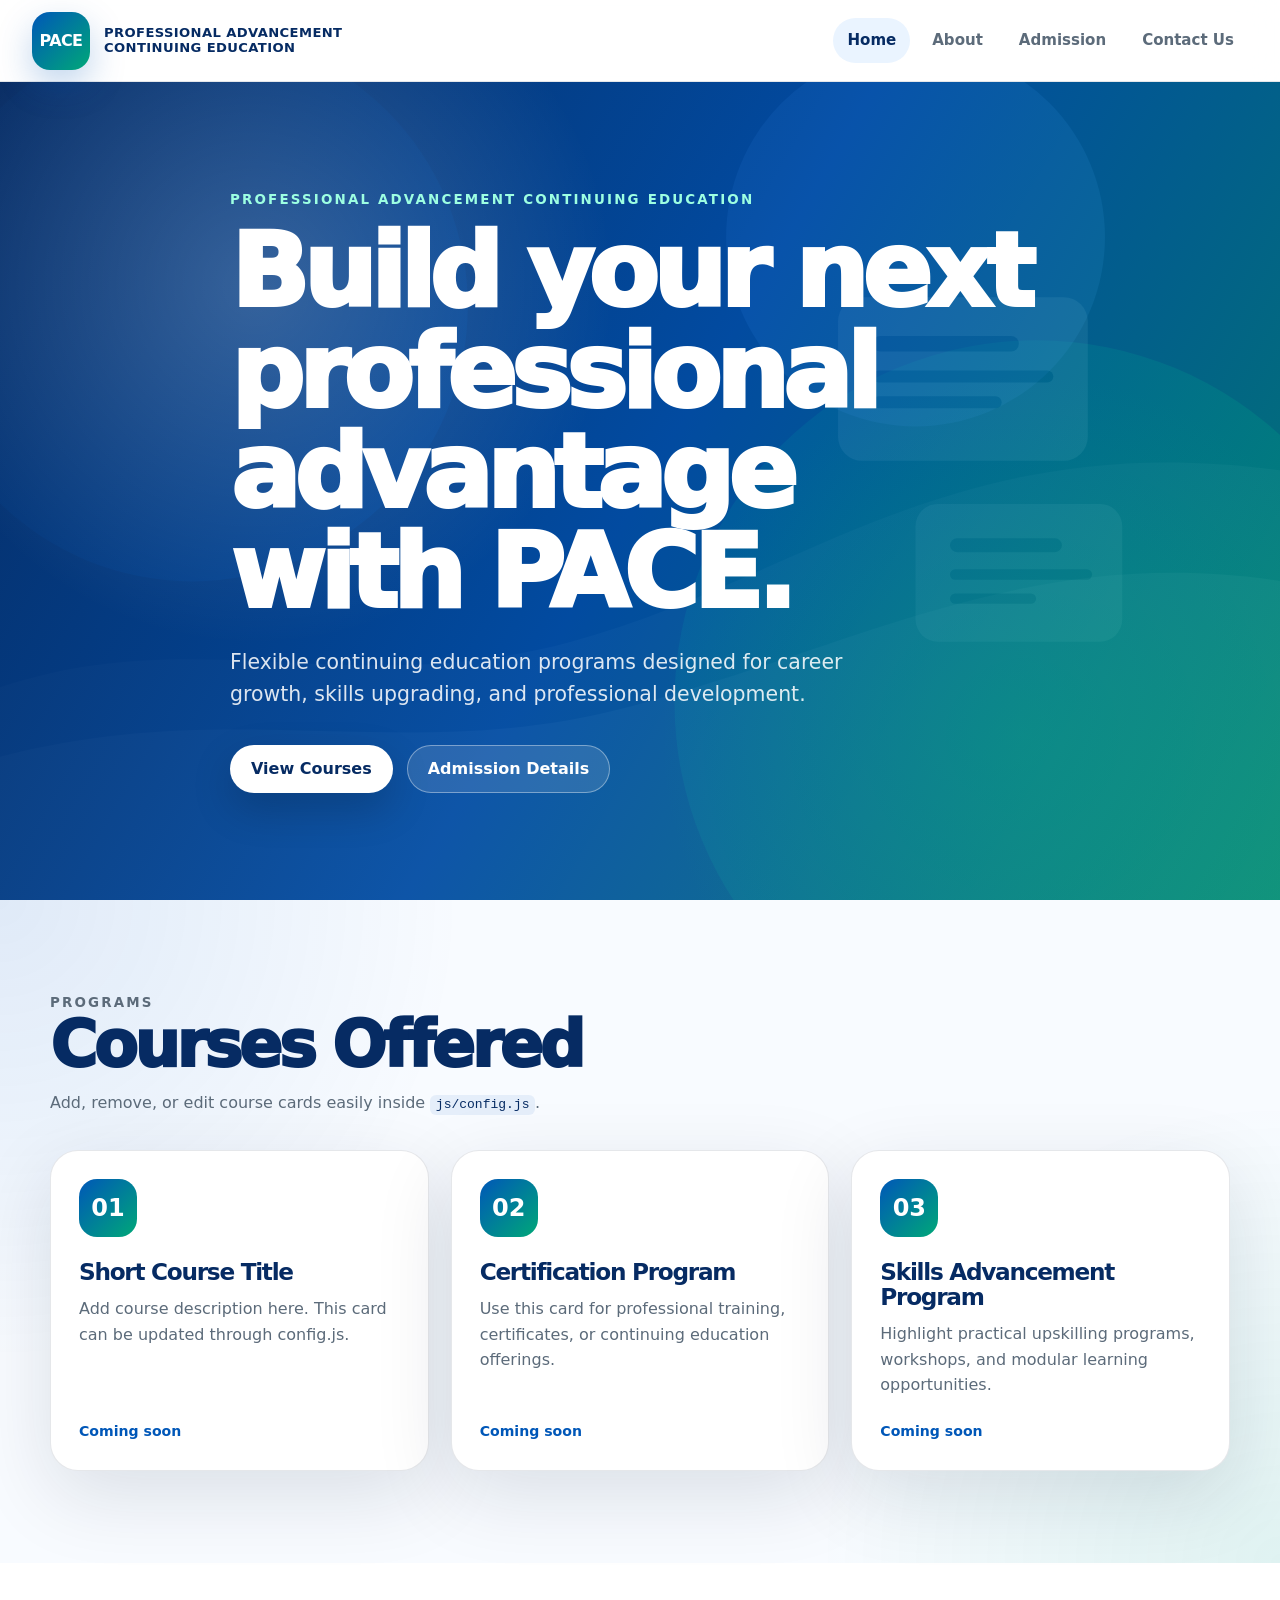
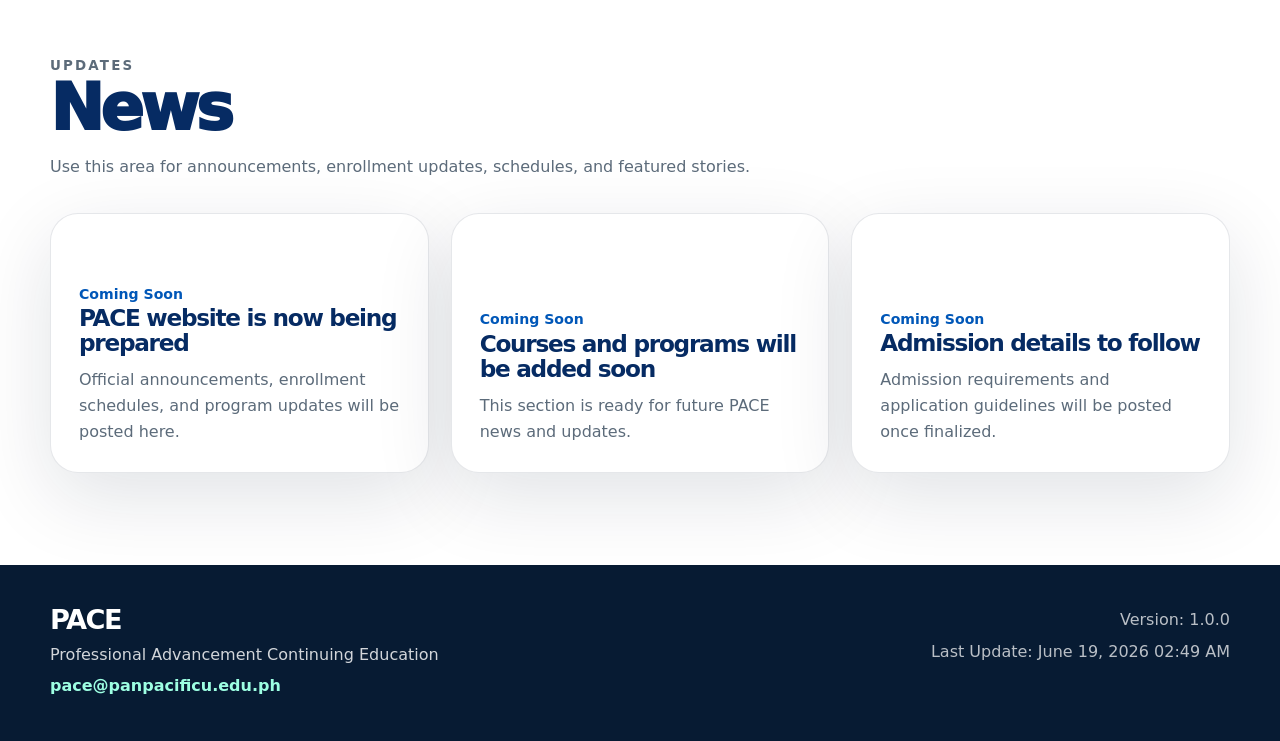
==== index.html @ 67e27282 "Add files via upload" ====
<!DOCTYPE html>
<html lang="en">
<head>
  <meta charset="UTF-8" />
  <meta name="viewport" content="width=device-width, initial-scale=1.0" />
  <title>PACE | Professional Advancement Continuing Education</title>
  <meta name="description" content="PACE - Professional Advancement Continuing Education by Panpacific University." />
  <link rel="stylesheet" href="styles.css" />
</head>
<body>
  <header class="site-header" id="siteHeader">
    <a href="index.html" class="brand">
      <span class="brand-mark">PACE</span>
      <span class="brand-text">Professional Advancement<br />Continuing Education</span>
    </a>

    <button class="nav-toggle" id="navToggle" aria-label="Toggle navigation">
      <span></span><span></span><span></span>
    </button>

    <nav class="site-nav" id="siteNav">
      <a href="index.html" class="active">Home</a>
      <a href="about.html">About</a>
      <a href="admission.html">Admission</a>
      <a href="contact.html">Contact Us</a>
    </nav>
  </header>

  <main>
    <section class="hero-section">
      <div class="hero-overlay"></div>
      <div class="hero-content container">
        <p class="eyebrow" data-config="heroEyebrow">Professional Advancement Continuing Education</p>
        <h1 data-config="heroTitle">Build your next professional advantage with PACE.</h1>
        <p class="hero-copy" data-config="heroSubtitle">
          Flexible continuing education programs designed for career growth, skills upgrading, and professional development.
        </p>
        <div class="hero-actions">
          <a href="#courses" class="btn btn-primary">View Courses</a>
          <a href="admission.html" class="btn btn-secondary">Admission Details</a>
        </div>
      </div>
    </section>

    <section class="section section-light" id="courses">
      <div class="container">
        <div class="section-heading">
          <p class="eyebrow">Programs</p>
          <h2>Courses Offered</h2>
          <p>Add, remove, or edit course cards easily inside <code>js/config.js</code>.</p>
        </div>

        <div class="cards-grid" id="coursesGrid"></div>
      </div>
    </section>

    <section class="section" id="news">
      <div class="container">
        <div class="section-heading">
          <p class="eyebrow">Updates</p>
          <h2>News</h2>
          <p>Use this area for announcements, enrollment updates, schedules, and featured stories.</p>
        </div>

        <div class="news-grid" id="newsGrid"></div>
      </div>
    </section>
  </main>

  <footer class="site-footer">
    <div class="container footer-inner">
      <div>
        <h3>PACE</h3>
        <p>Professional Advancement Continuing Education</p>
        <a href="mailto:pace@panpacificu.edu.ph">pace@panpacificu.edu.ph</a>
      </div>
      <div class="footer-meta">
        <p>Version: <span id="siteVersion">1.0.0</span></p>
        <p>Last Update: <span id="lastUpdate">—</span></p>
      </div>
    </div>
  </footer>

  <script src="config.js"></script>
  <script src="script.js"></script>
</body>
</html>
---- styles.css ----
/* =========================================================
   PACE Website Starter
   Version: 1.0.0
   For GitHub Pages + optional Google Apps Script integration
   ========================================================= */

:root {
  --pace-blue: #0057b8;
  --pace-deep-blue: #062b63;
  --pace-light-blue: #eaf4ff;
  --pace-green: #00a878;
  --pace-navy: #071b33;
  --pace-white: #ffffff;
  --pace-muted: #5c6b7a;
  --pace-border: rgba(7, 27, 51, 0.10);
  --pace-shadow: 0 24px 80px rgba(7, 27, 51, 0.12);
  --radius-lg: 28px;
  --radius-md: 18px;
  --radius-sm: 12px;
  --container: 1180px;
}

* {
  box-sizing: border-box;
}

html {
  scroll-behavior: smooth;
}

body {
  margin: 0;
  font-family: Inter, ui-sans-serif, system-ui, -apple-system, BlinkMacSystemFont, "Segoe UI", sans-serif;
  color: var(--pace-navy);
  background: #f8fbff;
  line-height: 1.6;
}

a {
  color: inherit;
  text-decoration: none;
}

img {
  max-width: 100%;
  display: block;
}

code {
  background: rgba(0, 87, 184, 0.08);
  color: var(--pace-deep-blue);
  padding: 0.15rem 0.35rem;
  border-radius: 6px;
}

.container {
  width: min(var(--container), calc(100% - 40px));
  margin-inline: auto;
}

/* Header */

.site-header {
  position: sticky;
  top: 0;
  z-index: 50;
  height: 82px;
  padding: 0 32px;
  display: flex;
  align-items: center;
  justify-content: space-between;
  background: rgba(255, 255, 255, 0.88);
  backdrop-filter: blur(18px);
  border-bottom: 1px solid var(--pace-border);
}

.brand {
  display: flex;
  align-items: center;
  gap: 14px;
  min-width: 0;
}

.brand-mark {
  width: 58px;
  height: 58px;
  border-radius: 18px;
  display: grid;
  place-items: center;
  font-weight: 900;
  letter-spacing: -0.04em;
  color: white;
  background: linear-gradient(135deg, var(--pace-blue), var(--pace-green));
  box-shadow: 0 14px 35px rgba(0, 87, 184, 0.25);
}

.brand-text {
  font-size: 0.82rem;
  font-weight: 800;
  line-height: 1.1;
  color: var(--pace-deep-blue);
  text-transform: uppercase;
  letter-spacing: 0.03em;
}

.site-nav {
  display: flex;
  align-items: center;
  gap: 8px;
}

.site-nav a {
  padding: 10px 14px;
  border-radius: 999px;
  color: var(--pace-muted);
  font-weight: 700;
  font-size: 0.94rem;
  transition: 0.2s ease;
}

.site-nav a:hover,
.site-nav a.active {
  color: var(--pace-deep-blue);
  background: var(--pace-light-blue);
}

.nav-toggle {
  display: none;
  width: 44px;
  height: 44px;
  border: 0;
  border-radius: 12px;
  background: var(--pace-light-blue);
  cursor: pointer;
}

.nav-toggle span {
  display: block;
  width: 20px;
  height: 2px;
  margin: 4px auto;
  background: var(--pace-deep-blue);
  border-radius: 999px;
}

/* Hero */

.hero-section {
  position: relative;
  min-height: calc(100vh - 82px);
  display: flex;
  align-items: center;
  overflow: hidden;
  background:
    linear-gradient(120deg, rgba(6, 43, 99, 0.92), rgba(0, 87, 184, 0.72), rgba(0, 168, 120, 0.62)),
    url("hero-placeholder.svg") center/cover no-repeat;
}

.hero-overlay {
  position: absolute;
  inset: 0;
  background:
    radial-gradient(circle at 20% 25%, rgba(255, 255, 255, 0.20), transparent 30%),
    radial-gradient(circle at 80% 80%, rgba(0, 168, 120, 0.28), transparent 30%);
}

.hero-content {
  position: relative;
  z-index: 2;
  padding: 96px 0;
  max-width: 820px;
  margin-inline: auto auto;
}

.eyebrow {
  margin: 0 0 12px;
  color: var(--pace-green);
  font-size: 0.84rem;
  font-weight: 900;
  text-transform: uppercase;
  letter-spacing: 0.16em;
}

.hero-section .eyebrow {
  color: #9dffe2;
}

h1,
h2,
h3 {
  margin-top: 0;
  line-height: 0.98;
  letter-spacing: -0.055em;
}

h1 {
  max-width: 860px;
  margin-bottom: 22px;
  color: white;
  font-size: clamp(3rem, 8vw, 6.8rem);
  font-weight: 950;
}

.hero-copy {
  max-width: 680px;
  margin: 0 0 34px;
  color: rgba(255, 255, 255, 0.86);
  font-size: clamp(1.05rem, 2vw, 1.28rem);
}

.hero-actions {
  display: flex;
  flex-wrap: wrap;
  gap: 14px;
}

.btn {
  display: inline-flex;
  align-items: center;
  justify-content: center;
  min-height: 48px;
  padding: 0 20px;
  border-radius: 999px;
  border: 1px solid transparent;
  font-weight: 850;
  cursor: pointer;
}

.btn-primary {
  color: var(--pace-deep-blue);
  background: white;
  box-shadow: 0 16px 40px rgba(0, 0, 0, 0.18);
}

.btn-secondary {
  color: white;
  border-color: rgba(255, 255, 255, 0.38);
  background: rgba(255, 255, 255, 0.12);
}

.btn-disabled {
  color: var(--pace-muted);
  background: #eef3f8;
  cursor: not-allowed;
}

/* Sections */

.section {
  padding: 92px 0;
  background: white;
}

.section-light {
  background:
    radial-gradient(circle at top left, rgba(0, 87, 184, 0.10), transparent 32%),
    radial-gradient(circle at bottom right, rgba(0, 168, 120, 0.10), transparent 32%),
    #f8fbff;
}

.section-heading {
  max-width: 720px;
  margin-bottom: 34px;
}

.section-heading h2 {
  margin-bottom: 14px;
  color: var(--pace-deep-blue);
  font-size: clamp(2.2rem, 5vw, 4.6rem);
  font-weight: 950;
}

.section-heading p {
  margin: 0;
  color: var(--pace-muted);
}

.cards-grid,
.news-grid {
  display: grid;
  grid-template-columns: repeat(3, 1fr);
  gap: 22px;
}

.course-card,
.news-card,
.blank-page-card,
.contact-card {
  border: 1px solid var(--pace-border);
  border-radius: var(--radius-lg);
  background: white;
  box-shadow: var(--pace-shadow);
}

.course-card,
.news-card {
  padding: 28px;
  min-height: 260px;
  display: flex;
  flex-direction: column;
}

.course-icon {
  width: 58px;
  height: 58px;
  margin-bottom: 22px;
  border-radius: 18px;
  display: grid;
  place-items: center;
  color: white;
  font-size: 1.5rem;
  font-weight: 900;
  background: linear-gradient(135deg, var(--pace-blue), var(--pace-green));
}

.course-card h3,
.news-card h3 {
  margin-bottom: 12px;
  color: var(--pace-deep-blue);
  font-size: 1.45rem;
  line-height: 1.08;
}

.course-card p,
.news-card p {
  margin: 0;
  color: var(--pace-muted);
}

.card-meta {
  margin-top: auto;
  padding-top: 22px;
  color: var(--pace-blue);
  font-size: 0.88rem;
  font-weight: 850;
}

/* Inner Pages */

.page-hero {
  padding: 92px 0;
  background:
    linear-gradient(135deg, rgba(6, 43, 99, 0.96), rgba(0, 87, 184, 0.85)),
    radial-gradient(circle at 80% 20%, rgba(0, 168, 120, 0.25), transparent 35%);
}

.page-hero h1 {
  margin-bottom: 16px;
}

.page-hero p:not(.eyebrow) {
  max-width: 680px;
  margin: 0;
  color: rgba(255, 255, 255, 0.82);
  font-size: 1.15rem;
}

.blank-page-card {
  padding: 42px;
}

.blank-page-card h2,
.contact-card h2 {
  margin-bottom: 12px;
  color: var(--pace-deep-blue);
  font-size: 2rem;
}

.blank-page-card p,
.contact-card p {
  color: var(--pace-muted);
}

.contact-layout {
  display: grid;
  grid-template-columns: 1fr 1fr;
  gap: 22px;
}

.contact-card {
  padding: 34px;
}

.contact-card a {
  color: var(--pace-blue);
  font-weight: 800;
}

.is-disabled {
  opacity: 0.82;
}

.muted {
  color: var(--pace-muted);
}

/* Footer */

.site-footer {
  padding: 42px 0;
  color: rgba(255, 255, 255, 0.82);
  background: var(--pace-navy);
}

.footer-inner {
  display: flex;
  align-items: flex-start;
  justify-content: space-between;
  gap: 24px;
}

.site-footer h3 {
  margin-bottom: 8px;
  color: white;
  font-size: 1.7rem;
}

.site-footer p {
  margin: 0 0 6px;
}

.site-footer a {
  color: #9dffe2;
  font-weight: 800;
}

.footer-meta {
  text-align: right;
  color: rgba(255, 255, 255, 0.72);
}

/* Responsive */

@media (max-width: 900px) {
  .site-header {
    padding: 0 20px;
  }

  .nav-toggle {
    display: block;
  }

  .site-nav {
    position: absolute;
    top: 82px;
    left: 20px;
    right: 20px;
    display: none;
    flex-direction: column;
    align-items: stretch;
    padding: 14px;
    border: 1px solid var(--pace-border);
    border-radius: 22px;
    background: white;
    box-shadow: var(--pace-shadow);
  }

  .site-nav.show {
    display: flex;
  }

  .site-nav a {
    padding: 14px 16px;
  }

  .cards-grid,
  .news-grid,
  .contact-layout {
    grid-template-columns: 1fr;
  }

  .hero-section {
    min-height: 720px;
  }

  .footer-inner {
    flex-direction: column;
  }

  .footer-meta {
    text-align: left;
  }
}

@media (max-width: 560px) {
  .brand-text {
    display: none;
  }

  h1 {
    font-size: clamp(2.7rem, 16vw, 4.2rem);
  }

  .section,
  .page-hero {
    padding: 64px 0;
  }
}
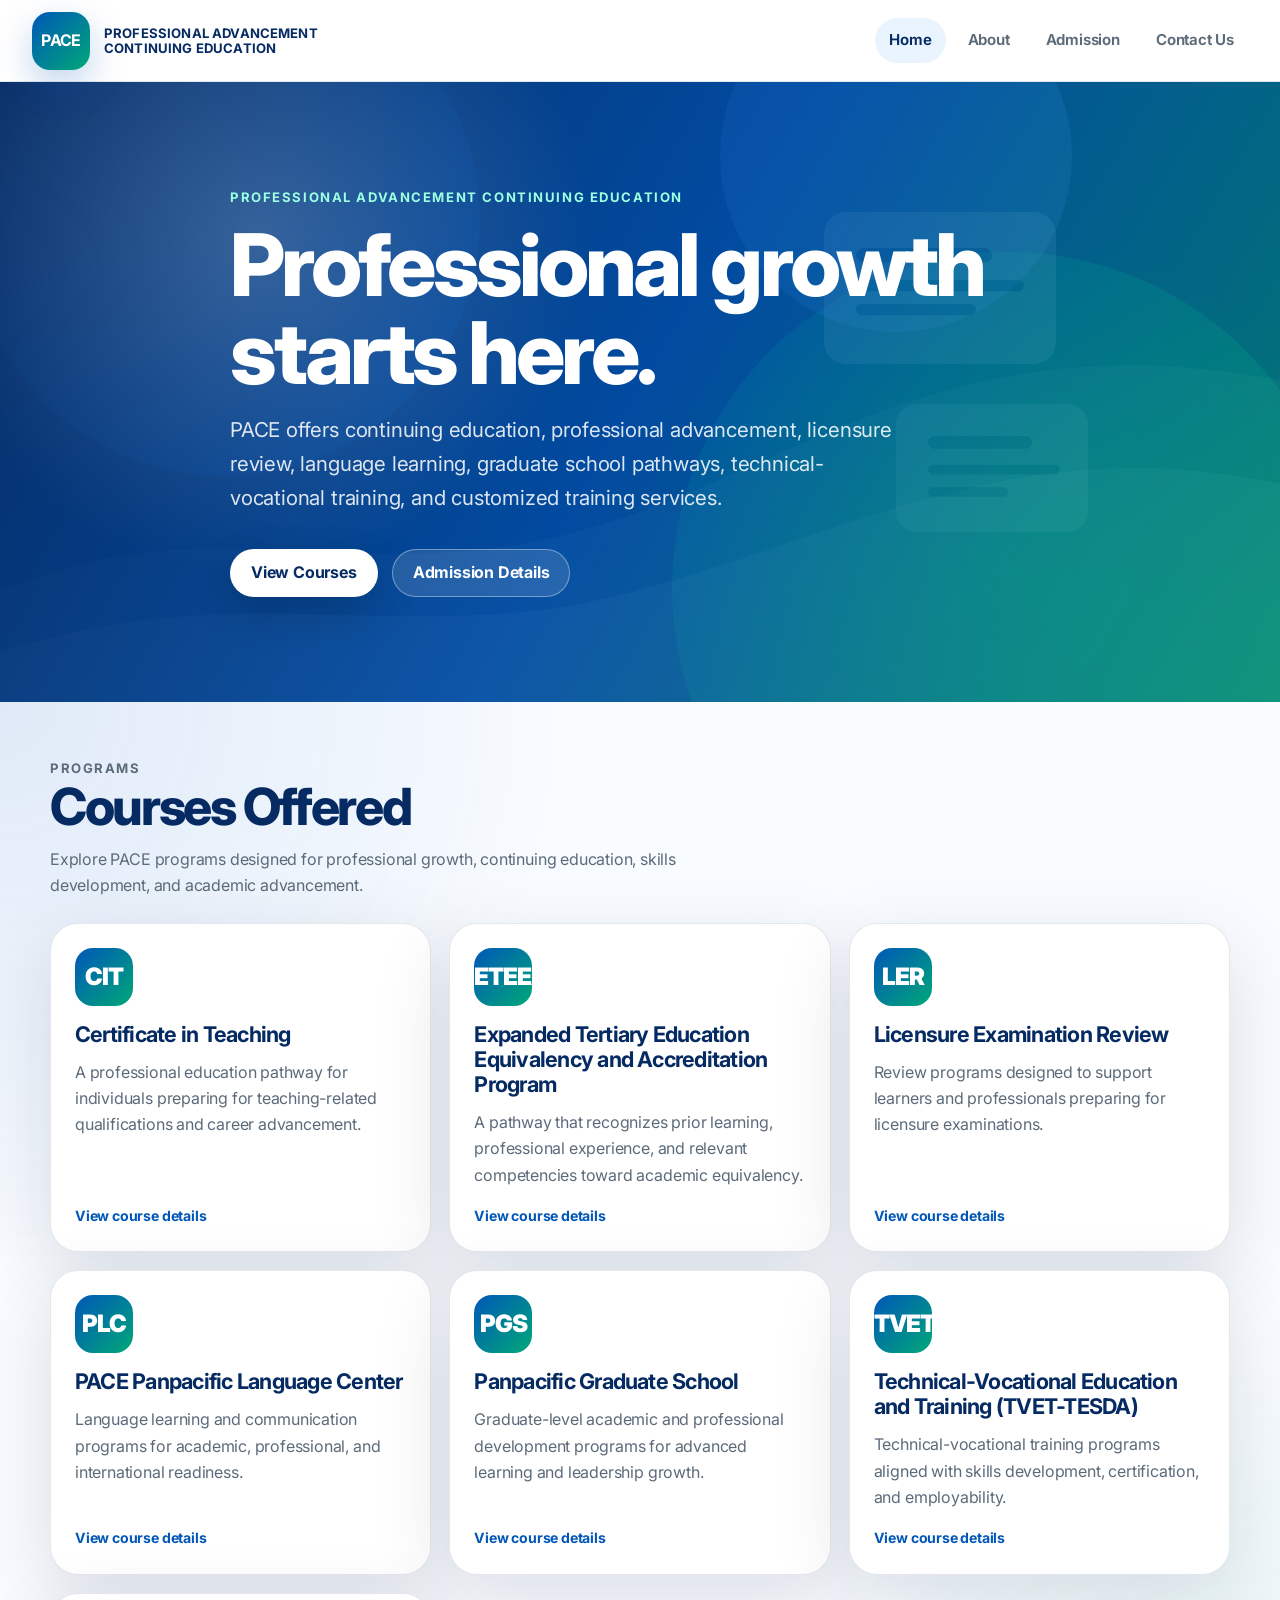
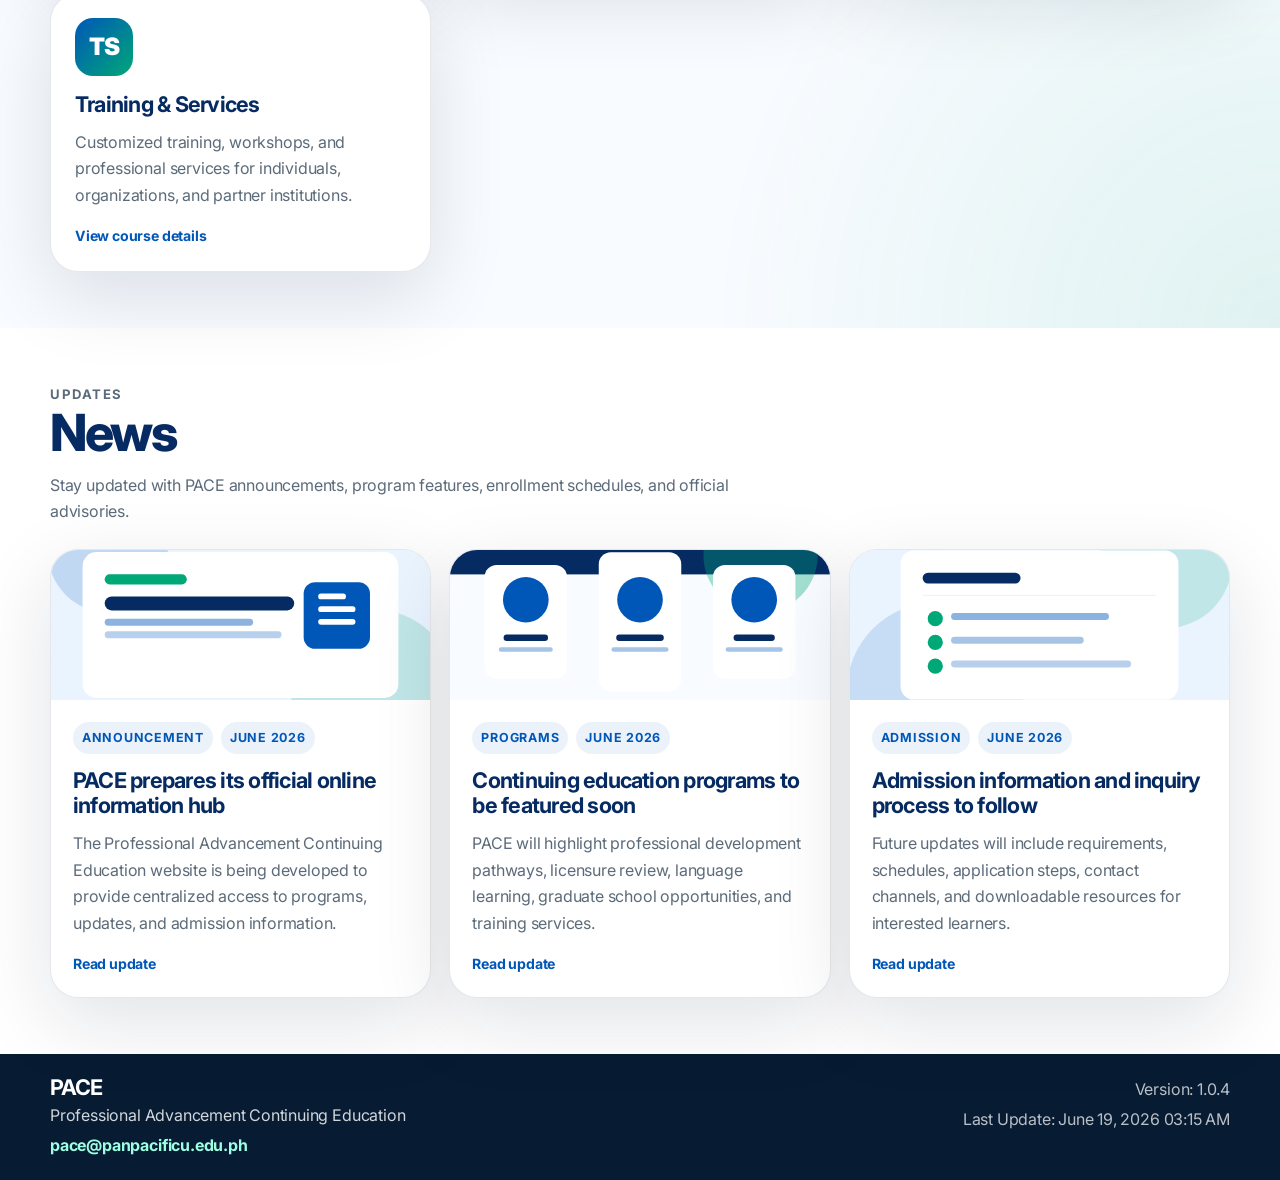
==== commit c8e1ad2c: "Add files via upload" ====
--- a/index.html
+++ b/index.html
@@ -47,7 +47,7 @@
         <div class="section-heading">
           <p class="eyebrow">Programs</p>
           <h2>Courses Offered</h2>
-          <p>Add, remove, or edit course cards easily inside <code>js/config.js</code>.</p>
+          <p>Explore PACE programs designed for professional growth, continuing education, skills development, and academic advancement.</p>
         </div>
 
         <div class="cards-grid" id="coursesGrid"></div>
@@ -59,7 +59,7 @@
         <div class="section-heading">
           <p class="eyebrow">Updates</p>
           <h2>News</h2>
-          <p>Use this area for announcements, enrollment updates, schedules, and featured stories.</p>
+          <p>Stay updated with PACE announcements, program features, enrollment schedules, and official advisories.</p>
         </div>
 
         <div class="news-grid" id="newsGrid"></div>
--- a/styles.css
+++ b/styles.css
@@ -1,8 +1,11 @@
 /* =========================================================
    PACE Website Starter
-   Version: 1.0.0
+   Version: 1.0.4
+   News Sheet Ready + Clean Page Copy Update
    For GitHub Pages + optional Google Apps Script integration
    ========================================================= */
+
+@import url('https://fonts.googleapis.com/css2?family=Inter:wght@400;500;600;700;750;800&display=swap');
 
 :root {
   --pace-blue: #0057b8;
@@ -30,10 +33,14 @@
 
 body {
   margin: 0;
-  font-family: Inter, ui-sans-serif, system-ui, -apple-system, BlinkMacSystemFont, "Segoe UI", sans-serif;
+  font-family: "Inter", ui-sans-serif, system-ui, -apple-system, BlinkMacSystemFont, "Segoe UI", sans-serif;
   color: var(--pace-navy);
   background: #f8fbff;
-  line-height: 1.6;
+  line-height: 1.65;
+  letter-spacing: -0.012em;
+  text-rendering: optimizeLegibility;
+  -webkit-font-smoothing: antialiased;
+  -moz-osx-font-smoothing: grayscale;
 }
 
 a {
@@ -87,8 +94,8 @@
   border-radius: 18px;
   display: grid;
   place-items: center;
-  font-weight: 900;
-  letter-spacing: -0.04em;
+  font-weight: 700;
+  letter-spacing: -0.045em;
   color: white;
   background: linear-gradient(135deg, var(--pace-blue), var(--pace-green));
   box-shadow: 0 14px 35px rgba(0, 87, 184, 0.25);
@@ -96,11 +103,11 @@
 
 .brand-text {
   font-size: 0.82rem;
-  font-weight: 800;
-  line-height: 1.1;
+  font-weight: 700;
+  line-height: 1.14;
   color: var(--pace-deep-blue);
   text-transform: uppercase;
-  letter-spacing: 0.03em;
+  letter-spacing: 0.012em;
 }
 
 .site-nav {
@@ -113,7 +120,7 @@
   padding: 10px 14px;
   border-radius: 999px;
   color: var(--pace-muted);
-  font-weight: 700;
+  font-weight: 650;
   font-size: 0.94rem;
   transition: 0.2s ease;
 }
@@ -147,7 +154,7 @@
 
 .hero-section {
   position: relative;
-  min-height: calc(100vh - 82px);
+  min-height: 620px;
   display: flex;
   align-items: center;
   overflow: hidden;
@@ -167,7 +174,7 @@
 .hero-content {
   position: relative;
   z-index: 2;
-  padding: 96px 0;
+  padding: 72px 0;
   max-width: 820px;
   margin-inline: auto auto;
 }
@@ -175,10 +182,10 @@
 .eyebrow {
   margin: 0 0 12px;
   color: var(--pace-green);
-  font-size: 0.84rem;
-  font-weight: 900;
+  font-size: 0.82rem;
+  font-weight: 700;
   text-transform: uppercase;
-  letter-spacing: 0.16em;
+  letter-spacing: 0.12em;
 }
 
 .hero-section .eyebrow {
@@ -189,16 +196,16 @@
 h2,
 h3 {
   margin-top: 0;
-  line-height: 0.98;
-  letter-spacing: -0.055em;
+  line-height: 1.02;
+  letter-spacing: -0.045em;
 }
 
 h1 {
   max-width: 860px;
-  margin-bottom: 22px;
+  margin-bottom: 16px;
   color: white;
-  font-size: clamp(3rem, 8vw, 6.8rem);
-  font-weight: 950;
+  font-size: clamp(2.8rem, 6.8vw, 5.4rem);
+  font-weight: 800;
 }
 
 .hero-copy {
@@ -222,7 +229,7 @@
   padding: 0 20px;
   border-radius: 999px;
   border: 1px solid transparent;
-  font-weight: 850;
+  font-weight: 700;
   cursor: pointer;
 }
 
@@ -247,7 +254,7 @@
 /* Sections */
 
 .section {
-  padding: 92px 0;
+  padding: 56px 0;
   background: white;
 }
 
@@ -260,14 +267,14 @@
 
 .section-heading {
   max-width: 720px;
-  margin-bottom: 34px;
+  margin-bottom: 24px;
 }
 
 .section-heading h2 {
   margin-bottom: 14px;
   color: var(--pace-deep-blue);
-  font-size: clamp(2.2rem, 5vw, 4.6rem);
-  font-weight: 950;
+  font-size: clamp(2rem, 4vw, 3.6rem);
+  font-weight: 780;
 }
 
 .section-heading p {
@@ -279,7 +286,7 @@
 .news-grid {
   display: grid;
   grid-template-columns: repeat(3, 1fr);
-  gap: 22px;
+  gap: 18px;
 }
 
 .course-card,
@@ -292,18 +299,81 @@
   box-shadow: var(--pace-shadow);
 }
 
-.course-card,
+.course-card {
+  color: inherit;
+  transition: transform 0.2s ease, box-shadow 0.2s ease, border-color 0.2s ease;
+}
+
+.course-card:hover {
+  transform: translateY(-4px);
+  border-color: rgba(0, 87, 184, 0.24);
+  box-shadow: 0 18px 58px rgba(7, 27, 51, 0.14);
+}
+
+.course-icon {
+  font-size: 1rem;
+  letter-spacing: -0.04em;
+}
+
+
+.course-card {
+  padding: 24px;
+  min-height: 220px;
+  display: flex;
+  flex-direction: column;
+}
+
 .news-card {
-  padding: 28px;
-  min-height: 260px;
+  min-height: 100%;
   display: flex;
   flex-direction: column;
+  overflow: hidden;
+  color: inherit;
+  transition: transform 0.2s ease, box-shadow 0.2s ease, border-color 0.2s ease;
+}
+
+.news-card:hover {
+  transform: translateY(-4px);
+  border-color: rgba(0, 87, 184, 0.24);
+  box-shadow: 0 18px 58px rgba(7, 27, 51, 0.14);
+}
+
+.news-image {
+  min-height: 150px;
+  background-size: cover;
+  background-position: center;
+  background-color: var(--pace-light-blue);
+}
+
+.news-content {
+  padding: 22px;
+  display: flex;
+  flex-direction: column;
+  flex: 1;
+}
+
+.news-meta {
+  display: flex;
+  flex-wrap: wrap;
+  gap: 8px;
+  margin-bottom: 14px;
+  color: var(--pace-blue);
+  font-size: 0.78rem;
+  font-weight: 700;
+  text-transform: uppercase;
+  letter-spacing: 0.06em;
+}
+
+.news-meta span {
+  padding: 6px 9px;
+  border-radius: 999px;
+  background: rgba(0, 87, 184, 0.08);
 }
 
 .course-icon {
   width: 58px;
   height: 58px;
-  margin-bottom: 22px;
+  margin-bottom: 16px;
   border-radius: 18px;
   display: grid;
   place-items: center;
@@ -317,8 +387,9 @@
 .news-card h3 {
   margin-bottom: 12px;
   color: var(--pace-deep-blue);
-  font-size: 1.45rem;
-  line-height: 1.08;
+  font-size: 1.35rem;
+  line-height: 1.16;
+  letter-spacing: -0.035em;
 }
 
 .course-card p,
@@ -329,16 +400,16 @@
 
 .card-meta {
   margin-top: auto;
-  padding-top: 22px;
+  padding-top: 16px;
   color: var(--pace-blue);
   font-size: 0.88rem;
-  font-weight: 850;
+  font-weight: 700;
 }
 
 /* Inner Pages */
 
 .page-hero {
-  padding: 92px 0;
+  padding: 56px 0;
   background:
     linear-gradient(135deg, rgba(6, 43, 99, 0.96), rgba(0, 87, 184, 0.85)),
     radial-gradient(circle at 80% 20%, rgba(0, 168, 120, 0.25), transparent 35%);
@@ -363,7 +434,8 @@
 .contact-card h2 {
   margin-bottom: 12px;
   color: var(--pace-deep-blue);
-  font-size: 2rem;
+  font-size: 1.85rem;
+  letter-spacing: -0.035em;
 }
 
 .blank-page-card p,
@@ -374,7 +446,7 @@
 .contact-layout {
   display: grid;
   grid-template-columns: 1fr 1fr;
-  gap: 22px;
+  gap: 18px;
 }
 
 .contact-card {
@@ -383,7 +455,7 @@
 
 .contact-card a {
   color: var(--pace-blue);
-  font-weight: 800;
+  font-weight: 700;
 }
 
 .is-disabled {
@@ -394,10 +466,65 @@
   color: var(--pace-muted);
 }
 
+
+/* Course Detail Pages */
+
+.course-detail-layout {
+  display: grid;
+  grid-template-columns: 1.2fr 0.8fr;
+  gap: 22px;
+  align-items: start;
+}
+
+.course-detail-card,
+.course-side-card {
+  padding: 34px;
+  border: 1px solid var(--pace-border);
+  border-radius: var(--radius-lg);
+  background: white;
+  box-shadow: var(--pace-shadow);
+}
+
+.course-detail-card h2,
+.course-side-card h2 {
+  margin-bottom: 12px;
+  color: var(--pace-deep-blue);
+  font-size: 1.8rem;
+  letter-spacing: -0.035em;
+}
+
+.course-detail-card p,
+.course-side-card p {
+  color: var(--pace-muted);
+}
+
+.course-list {
+  margin: 18px 0 0;
+  padding-left: 18px;
+  color: var(--pace-muted);
+}
+
+.course-list li {
+  margin-bottom: 8px;
+}
+
+.back-link {
+  display: inline-flex;
+  margin-top: 20px;
+  color: var(--pace-blue);
+  font-weight: 700;
+}
+
+@media (max-width: 900px) {
+  .course-detail-layout {
+    grid-template-columns: 1fr;
+  }
+}
+
 /* Footer */
 
 .site-footer {
-  padding: 42px 0;
+  padding: 22px 0;
   color: rgba(255, 255, 255, 0.82);
   background: var(--pace-navy);
 }
@@ -410,18 +537,18 @@
 }
 
 .site-footer h3 {
-  margin-bottom: 8px;
+  margin-bottom: 4px;
   color: white;
-  font-size: 1.7rem;
+  font-size: 1.35rem;
 }
 
 .site-footer p {
-  margin: 0 0 6px;
+  margin: 0 0 3px;
 }
 
 .site-footer a {
   color: #9dffe2;
-  font-weight: 800;
+  font-weight: 700;
 }
 
 .footer-meta {
@@ -493,6 +620,6 @@
 
   .section,
   .page-hero {
-    padding: 64px 0;
-  }
-}
+    padding: 48px 0;
+  }
+}
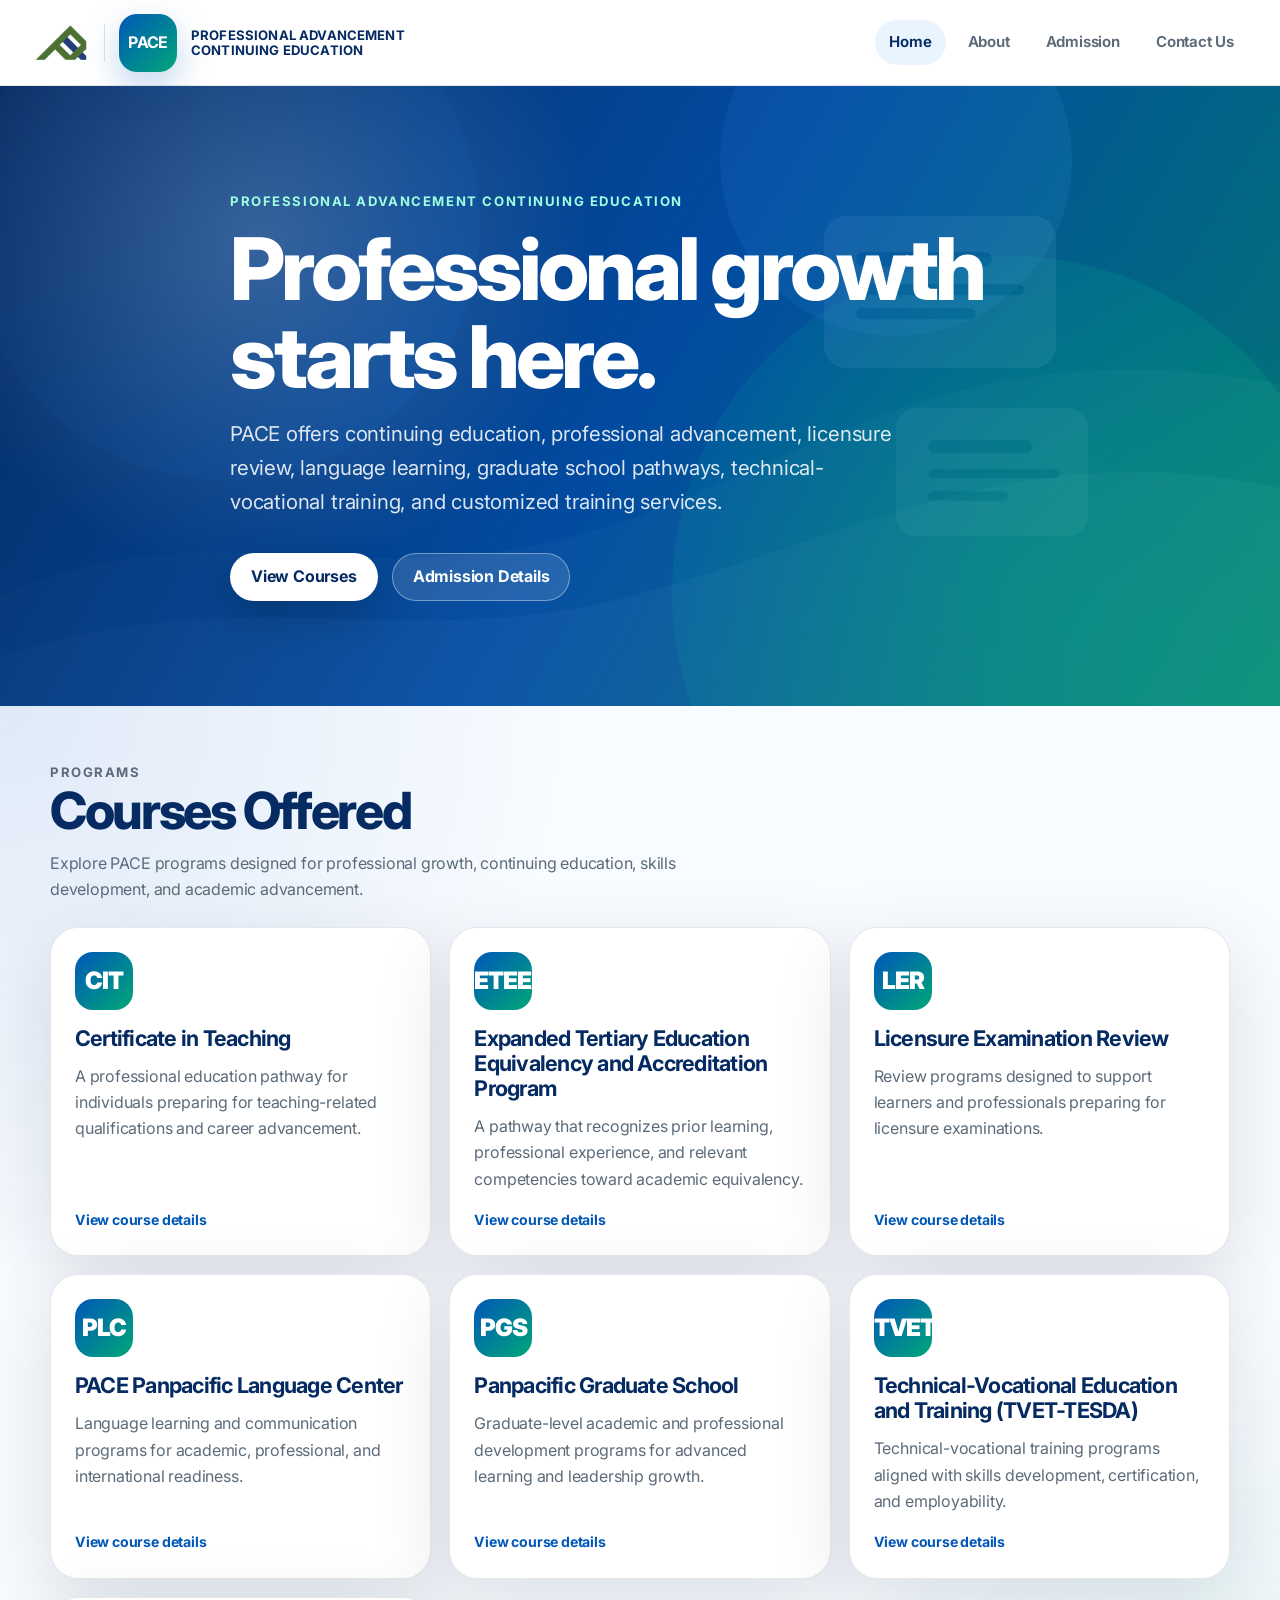
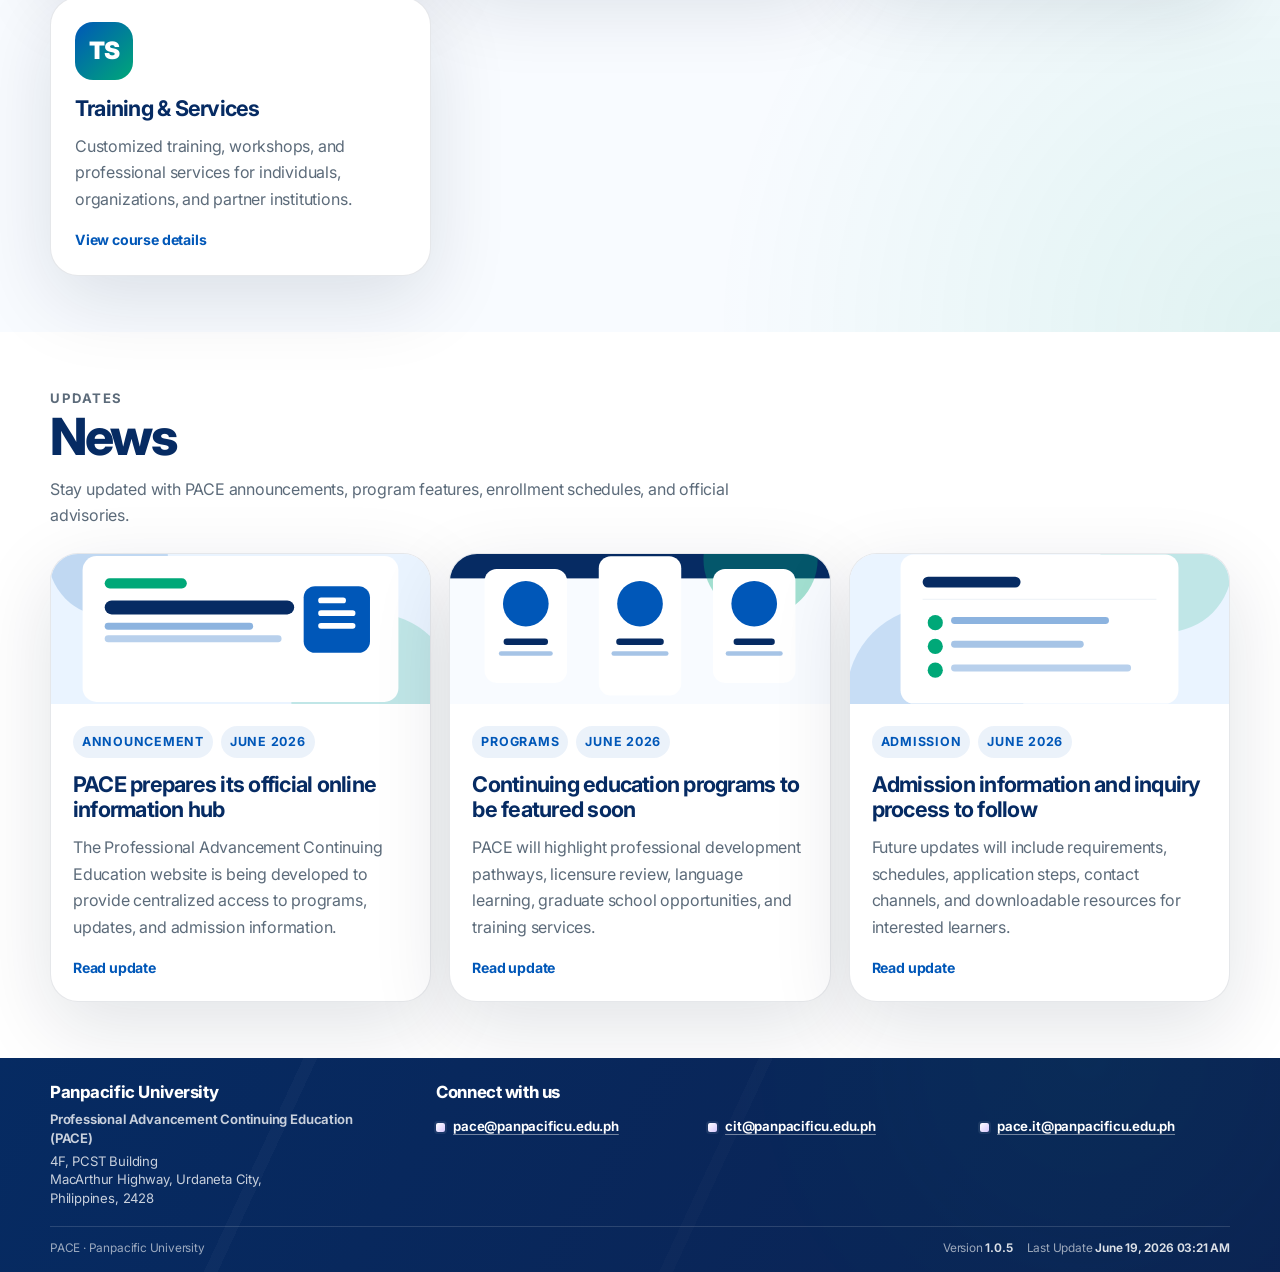
==== commit da71ecba: "Add files via upload" ====
--- a/index.html
+++ b/index.html
@@ -9,7 +9,13 @@
 </head>
 <body>
   <header class="site-header" id="siteHeader">
-    <a href="index.html" class="brand">
+    <a href="index.html" class="brand" aria-label="PACE Home">
+      <img
+        src="panpacific-university-logo.png"
+        alt="Panpacific University"
+        class="university-logo"
+      />
+      <span class="brand-divider" aria-hidden="true"></span>
       <span class="brand-mark">PACE</span>
       <span class="brand-text">Professional Advancement<br />Continuing Education</span>
     </a>
@@ -68,15 +74,41 @@
   </main>
 
   <footer class="site-footer">
-    <div class="container footer-inner">
-      <div>
-        <h3>PACE</h3>
-        <p>Professional Advancement Continuing Education</p>
-        <a href="mailto:pace@panpacificu.edu.ph">pace@panpacificu.edu.ph</a>
+    <div class="container footer-main">
+      <div class="footer-office">
+        <h3>Panpacific University</h3>
+        <p>Professional Advancement Continuing Education (PACE)</p>
+        <address>
+          4F, PCST Building<br />
+          MacArthur Highway, Urdaneta City,<br />
+          Philippines, 2428
+        </address>
       </div>
+
+      <div class="footer-contact">
+        <h3>Connect with us</h3>
+        <div class="footer-email-grid">
+          <a href="mailto:pace@panpacificu.edu.ph">
+            <span class="footer-email-icon" aria-hidden="true"></span>
+            pace@panpacificu.edu.ph
+          </a>
+          <a href="mailto:cit@panpacificu.edu.ph">
+            <span class="footer-email-icon" aria-hidden="true"></span>
+            cit@panpacificu.edu.ph
+          </a>
+          <a href="mailto:pace.it@panpacificu.edu.ph">
+            <span class="footer-email-icon" aria-hidden="true"></span>
+            pace.it@panpacificu.edu.ph
+          </a>
+        </div>
+      </div>
+    </div>
+
+    <div class="container footer-bottom">
+      <p>PACE · Panpacific University</p>
       <div class="footer-meta">
-        <p>Version: <span id="siteVersion">1.0.0</span></p>
-        <p>Last Update: <span id="lastUpdate">—</span></p>
+        <span>Version <strong id="siteVersion">1.0.0</strong></span>
+        <span>Last Update <strong id="lastUpdate">—</strong></span>
       </div>
     </div>
   </footer>
--- a/styles.css
+++ b/styles.css
@@ -1,6 +1,6 @@
 /* =========================================================
    PACE Website Starter
-   Version: 1.0.4
+   Version: 1.0.5
    News Sheet Ready + Clean Page Copy Update
    For GitHub Pages + optional Google Apps Script integration
    ========================================================= */
@@ -67,11 +67,30 @@
 
 /* Header */
 
+.university-logo {
+  width: 58px;
+  height: 52px;
+  flex: 0 0 auto;
+  object-fit: contain;
+}
+
+.brand-divider {
+  width: 1px;
+  height: 38px;
+  flex: 0 0 auto;
+  background: rgba(7, 27, 51, 0.12);
+}
+
+.brand-mark {
+  flex: 0 0 auto;
+}
+
+
 .site-header {
   position: sticky;
   top: 0;
   z-index: 50;
-  height: 82px;
+  min-height: 86px;
   padding: 0 32px;
   display: flex;
   align-items: center;
@@ -521,39 +540,162 @@
   }
 }
 
+
 /* Footer */
 
 .site-footer {
-  padding: 22px 0;
-  color: rgba(255, 255, 255, 0.82);
-  background: var(--pace-navy);
-}
-
-.footer-inner {
-  display: flex;
-  align-items: flex-start;
+  position: relative;
+  overflow: hidden;
+  padding: 24px 0 14px;
+  color: rgba(255, 255, 255, 0.84);
+  background:
+    linear-gradient(120deg, rgba(6, 43, 99, 0.98), rgba(12, 35, 84, 0.96)),
+    var(--pace-navy);
+}
+
+.site-footer::before {
+  content: "";
+  position: absolute;
+  inset: 0;
+  pointer-events: none;
+  opacity: 0.16;
+  background:
+    linear-gradient(115deg, transparent 0 22%, rgba(255,255,255,0.16) 22% 23%, transparent 23% 55%, rgba(255,255,255,0.10) 55% 56%, transparent 56%),
+    radial-gradient(circle at 85% 0%, rgba(0, 168, 120, 0.34), transparent 32%);
+}
+
+.footer-main,
+.footer-bottom {
+  position: relative;
+  z-index: 1;
+}
+
+.footer-main {
+  display: grid;
+  grid-template-columns: minmax(250px, 0.9fr) minmax(520px, 2.1fr);
+  gap: 46px;
+  align-items: start;
+}
+
+.footer-office h3,
+.footer-contact h3 {
+  margin: 0 0 8px;
+  color: white;
+  font-size: 1.05rem;
+  font-weight: 750;
+  line-height: 1.2;
+  letter-spacing: -0.025em;
+}
+
+.footer-office p,
+.footer-office address {
+  margin: 0;
+  color: rgba(255, 255, 255, 0.78);
+  font-size: 0.82rem;
+  font-style: normal;
+  line-height: 1.42;
+}
+
+.footer-office p {
+  margin-bottom: 4px;
+  font-weight: 650;
+}
+
+.footer-email-grid {
+  display: grid;
+  grid-template-columns: repeat(3, minmax(170px, 1fr));
+  gap: 14px 22px;
+  padding-top: 6px;
+}
+
+.footer-email-grid a {
+  display: inline-flex;
+  align-items: center;
+  gap: 8px;
+  min-width: 0;
+  color: white;
+  font-size: 0.83rem;
+  font-weight: 650;
+  text-decoration: underline;
+  text-decoration-color: rgba(255, 255, 255, 0.42);
+  text-underline-offset: 3px;
+  overflow-wrap: anywhere;
+}
+
+.footer-email-grid a:hover {
+  color: #a9ffe4;
+}
+
+.footer-email-icon {
+  width: 9px;
+  height: 9px;
+  flex: 0 0 auto;
+  border-radius: 2px;
+  background: linear-gradient(135deg, #ffffff, #d6c7ff);
+  box-shadow: 0 0 0 2px rgba(255,255,255,0.08);
+}
+
+.footer-bottom {
+  display: flex;
+  align-items: center;
   justify-content: space-between;
-  gap: 24px;
-}
-
-.site-footer h3 {
-  margin-bottom: 4px;
-  color: white;
-  font-size: 1.35rem;
-}
-
-.site-footer p {
-  margin: 0 0 3px;
-}
-
-.site-footer a {
-  color: #9dffe2;
-  font-weight: 700;
+  gap: 18px;
+  margin-top: 18px;
+  padding-top: 12px;
+  border-top: 1px solid rgba(255, 255, 255, 0.14);
+  color: rgba(255, 255, 255, 0.60);
+  font-size: 0.74rem;
+}
+
+.footer-bottom p {
+  margin: 0;
 }
 
 .footer-meta {
+  display: flex;
+  flex-wrap: wrap;
+  gap: 14px;
   text-align: right;
-  color: rgba(255, 255, 255, 0.72);
+}
+
+.footer-meta strong {
+  color: rgba(255, 255, 255, 0.86);
+  font-weight: 650;
+}
+
+@media (max-width: 980px) {
+  .footer-main {
+    grid-template-columns: 1fr;
+    gap: 22px;
+  }
+
+  .footer-email-grid {
+    grid-template-columns: repeat(2, minmax(180px, 1fr));
+  }
+}
+
+@media (max-width: 700px) {
+  .university-logo {
+    width: 48px;
+    height: 44px;
+  }
+
+  .brand-divider {
+    height: 32px;
+  }
+
+  .footer-email-grid {
+    grid-template-columns: 1fr;
+  }
+
+  .footer-bottom {
+    align-items: flex-start;
+    flex-direction: column;
+  }
+
+  .footer-meta {
+    text-align: left;
+  }
 }
 
 /* Responsive */
@@ -569,7 +711,7 @@
 
   .site-nav {
     position: absolute;
-    top: 82px;
+    top: 86px;
     left: 20px;
     right: 20px;
     display: none;
@@ -614,6 +756,15 @@
     display: none;
   }
 
+  .brand {
+    gap: 10px;
+  }
+
+  .brand-mark {
+    width: 52px;
+    height: 52px;
+  }
+
   h1 {
     font-size: clamp(2.7rem, 16vw, 4.2rem);
   }
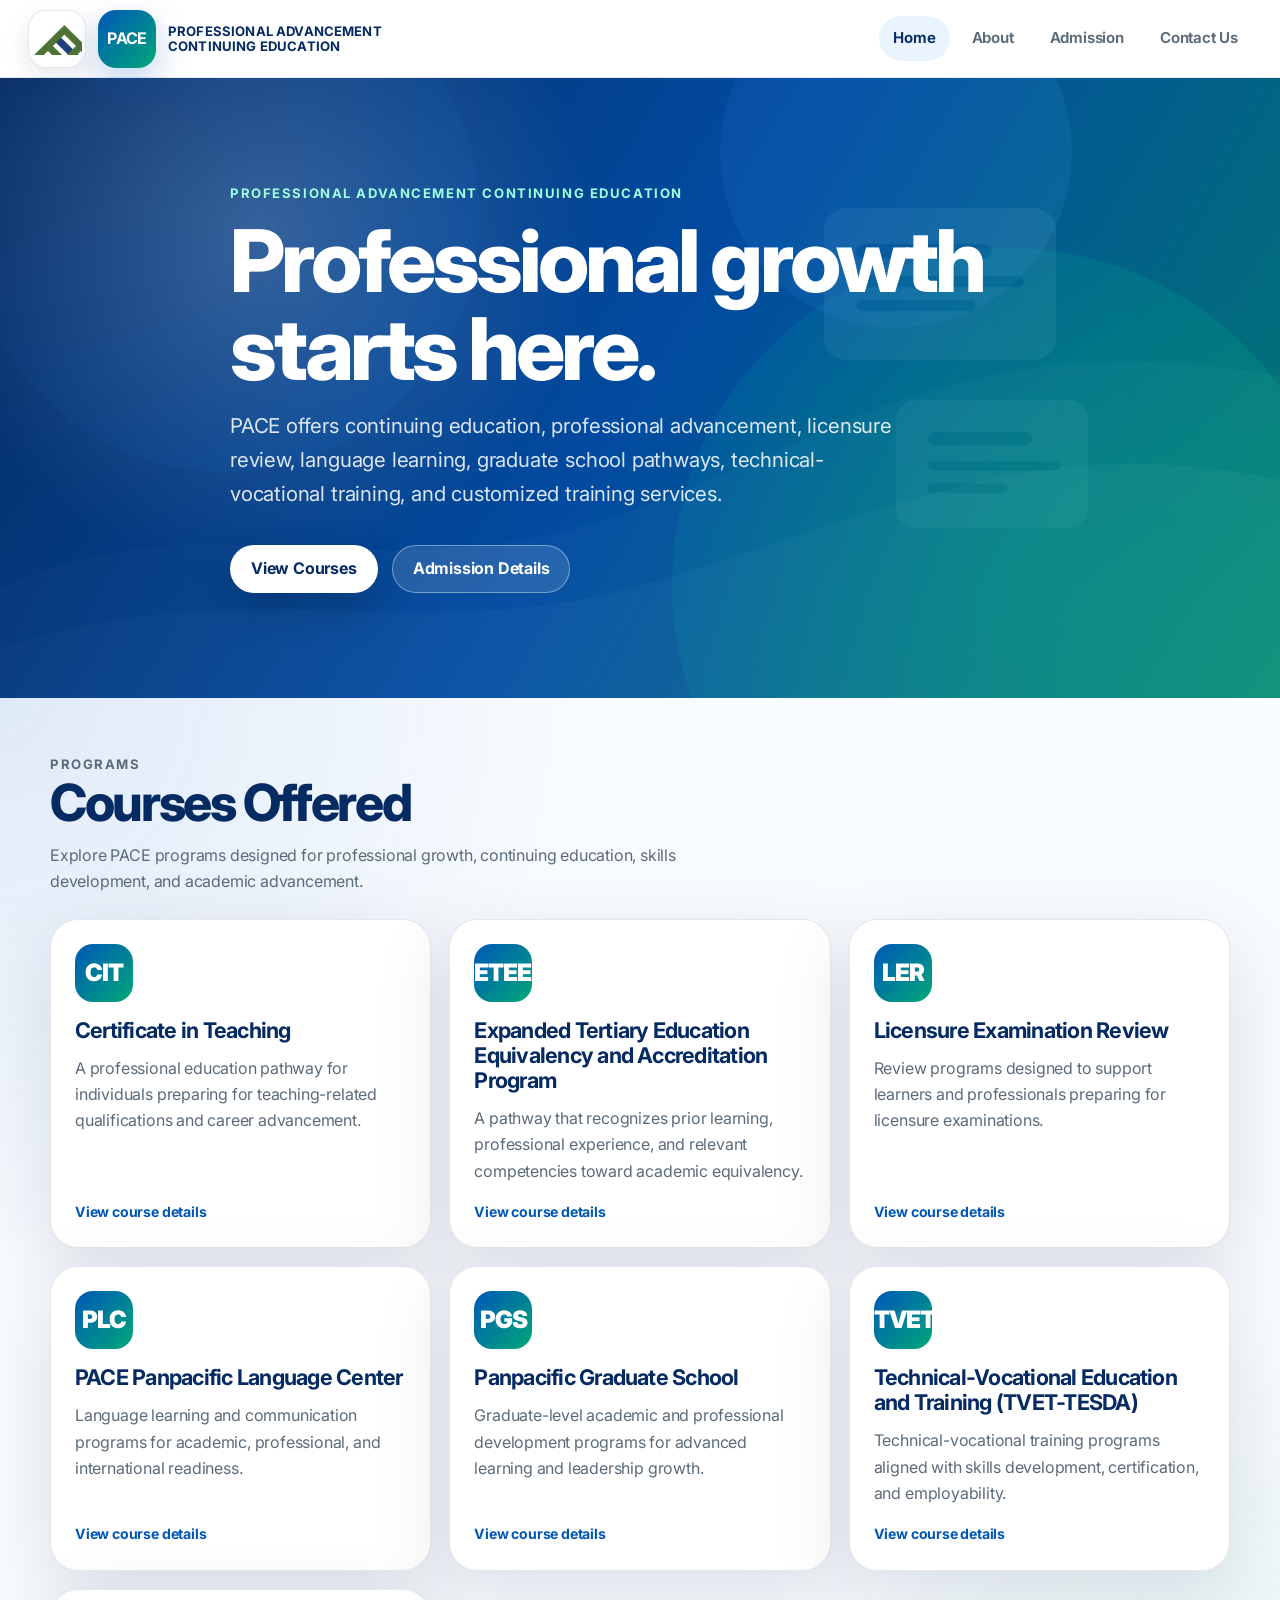
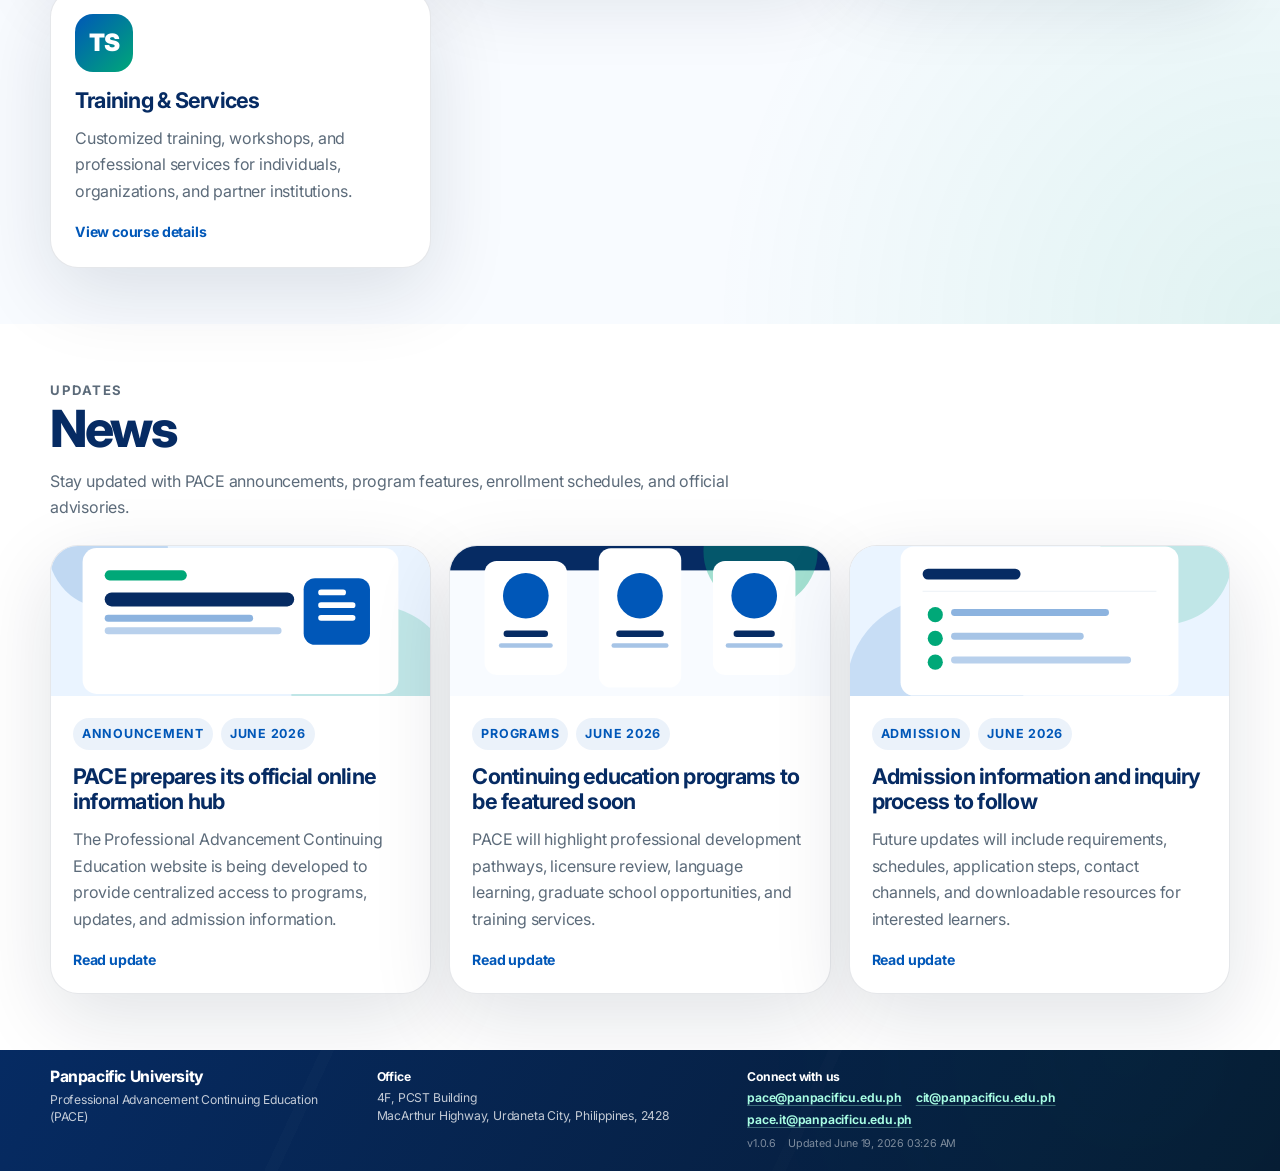
==== commit 218d31f3: "Add files via upload" ====
--- a/index.html
+++ b/index.html
@@ -5,17 +5,20 @@
   <meta name="viewport" content="width=device-width, initial-scale=1.0" />
   <title>PACE | Professional Advancement Continuing Education</title>
   <meta name="description" content="PACE - Professional Advancement Continuing Education by Panpacific University." />
-  <link rel="stylesheet" href="styles.css" />
+  <link rel="stylesheet" href="styles.css?v=1.0.6" />
 </head>
 <body>
   <header class="site-header" id="siteHeader">
     <a href="index.html" class="brand" aria-label="PACE Home">
-      <img
-        src="panpacific-university-logo.png"
-        alt="Panpacific University"
-        class="university-logo"
-      />
-      <span class="brand-divider" aria-hidden="true"></span>
+      <span class="university-logo-box">
+        <img
+          src="panpacific-university-logo.png"
+          alt="Panpacific University"
+          class="university-logo"
+          width="58"
+          height="58"
+        />
+      </span>
       <span class="brand-mark">PACE</span>
       <span class="brand-text">Professional Advancement<br />Continuing Education</span>
     </a>
@@ -74,46 +77,36 @@
   </main>
 
   <footer class="site-footer">
-    <div class="container footer-main">
-      <div class="footer-office">
+    <div class="container footer-grid">
+      <div class="footer-column footer-identity">
         <h3>Panpacific University</h3>
         <p>Professional Advancement Continuing Education (PACE)</p>
+      </div>
+
+      <div class="footer-column footer-address">
+        <p class="footer-label">Office</p>
         <address>
           4F, PCST Building<br />
-          MacArthur Highway, Urdaneta City,<br />
-          Philippines, 2428
+          MacArthur Highway, Urdaneta City, Philippines, 2428
         </address>
       </div>
 
-      <div class="footer-contact">
-        <h3>Connect with us</h3>
-        <div class="footer-email-grid">
-          <a href="mailto:pace@panpacificu.edu.ph">
-            <span class="footer-email-icon" aria-hidden="true"></span>
-            pace@panpacificu.edu.ph
-          </a>
-          <a href="mailto:cit@panpacificu.edu.ph">
-            <span class="footer-email-icon" aria-hidden="true"></span>
-            cit@panpacificu.edu.ph
-          </a>
-          <a href="mailto:pace.it@panpacificu.edu.ph">
-            <span class="footer-email-icon" aria-hidden="true"></span>
-            pace.it@panpacificu.edu.ph
-          </a>
+      <div class="footer-column footer-connect">
+        <p class="footer-label">Connect with us</p>
+        <div class="footer-email-list">
+          <a href="mailto:pace@panpacificu.edu.ph">pace@panpacificu.edu.ph</a>
+          <a href="mailto:cit@panpacificu.edu.ph">cit@panpacificu.edu.ph</a>
+          <a href="mailto:pace.it@panpacificu.edu.ph">pace.it@panpacificu.edu.ph</a>
         </div>
-      </div>
-    </div>
-
-    <div class="container footer-bottom">
-      <p>PACE · Panpacific University</p>
-      <div class="footer-meta">
-        <span>Version <strong id="siteVersion">1.0.0</strong></span>
-        <span>Last Update <strong id="lastUpdate">—</strong></span>
+        <div class="footer-meta">
+          <span>v<span id="siteVersion">1.0.0</span></span>
+          <span>Updated <span id="lastUpdate">—</span></span>
+        </div>
       </div>
     </div>
   </footer>
 
-  <script src="config.js"></script>
-  <script src="script.js"></script>
+  <script src="config.js?v=1.0.6"></script>
+  <script src="script.js?v=1.0.6"></script>
 </body>
 </html>
--- a/styles.css
+++ b/styles.css
@@ -1,6 +1,6 @@
 /* =========================================================
    PACE Website Starter
-   Version: 1.0.5
+   Version: 1.0.6
    News Sheet Ready + Clean Page Copy Update
    For GitHub Pages + optional Google Apps Script integration
    ========================================================= */
@@ -67,22 +67,31 @@
 
 /* Header */
 
+.university-logo-box,
+.brand-mark {
+  width: 58px;
+  height: 58px;
+  flex: 0 0 58px;
+  border-radius: 18px;
+}
+
+.university-logo-box {
+  display: grid;
+  place-items: center;
+  overflow: hidden;
+  background: #ffffff;
+  border: 1px solid rgba(7, 27, 51, 0.10);
+  box-shadow: 0 10px 28px rgba(7, 27, 51, 0.10);
+}
+
 .university-logo {
-  width: 58px;
-  height: 52px;
-  flex: 0 0 auto;
-  object-fit: contain;
-}
-
-.brand-divider {
-  width: 1px;
-  height: 38px;
-  flex: 0 0 auto;
-  background: rgba(7, 27, 51, 0.12);
-}
-
-.brand-mark {
-  flex: 0 0 auto;
+  width: 58px !important;
+  height: 58px !important;
+  max-width: 58px !important;
+  min-width: 58px !important;
+  object-fit: contain !important;
+  object-position: center !important;
+  display: block;
 }
 
 
@@ -90,8 +99,8 @@
   position: sticky;
   top: 0;
   z-index: 50;
-  min-height: 86px;
-  padding: 0 32px;
+  min-height: 78px;
+  padding: 0 28px;
   display: flex;
   align-items: center;
   justify-content: space-between;
@@ -103,7 +112,7 @@
 .brand {
   display: flex;
   align-items: center;
-  gap: 14px;
+  gap: 12px;
   min-width: 0;
 }
 
@@ -541,15 +550,16 @@
 }
 
 
+
 /* Footer */
 
 .site-footer {
   position: relative;
   overflow: hidden;
-  padding: 24px 0 14px;
+  padding: 18px 0;
   color: rgba(255, 255, 255, 0.84);
   background:
-    linear-gradient(120deg, rgba(6, 43, 99, 0.98), rgba(12, 35, 84, 0.96)),
+    linear-gradient(120deg, rgba(6, 43, 99, 0.99), rgba(7, 27, 51, 0.99)),
     var(--pace-navy);
 }
 
@@ -558,143 +568,122 @@
   position: absolute;
   inset: 0;
   pointer-events: none;
-  opacity: 0.16;
+  opacity: 0.11;
   background:
-    linear-gradient(115deg, transparent 0 22%, rgba(255,255,255,0.16) 22% 23%, transparent 23% 55%, rgba(255,255,255,0.10) 55% 56%, transparent 56%),
-    radial-gradient(circle at 85% 0%, rgba(0, 168, 120, 0.34), transparent 32%);
-}
-
-.footer-main,
-.footer-bottom {
+    linear-gradient(115deg, transparent 0 24%, rgba(255,255,255,0.14) 24% 25%, transparent 25% 62%, rgba(255,255,255,0.08) 62% 63%, transparent 63%),
+    radial-gradient(circle at 88% 0%, rgba(0, 168, 120, 0.34), transparent 34%);
+}
+
+.footer-grid {
   position: relative;
   z-index: 1;
-}
-
-.footer-main {
   display: grid;
-  grid-template-columns: minmax(250px, 0.9fr) minmax(520px, 2.1fr);
-  gap: 46px;
+  grid-template-columns: 1fr 1.15fr 1.65fr;
+  gap: 34px;
   align-items: start;
 }
 
-.footer-office h3,
-.footer-contact h3 {
-  margin: 0 0 8px;
-  color: white;
-  font-size: 1.05rem;
+.footer-column {
+  min-width: 0;
+}
+
+.footer-column h3,
+.footer-column p,
+.footer-column address {
+  margin: 0;
+}
+
+.footer-column h3 {
+  margin-bottom: 4px;
+  color: #ffffff;
+  font-size: 0.98rem;
   font-weight: 750;
   line-height: 1.2;
   letter-spacing: -0.025em;
 }
 
-.footer-office p,
-.footer-office address {
-  margin: 0;
-  color: rgba(255, 255, 255, 0.78);
-  font-size: 0.82rem;
+.footer-column p,
+.footer-column address,
+.footer-email-list a {
+  color: rgba(255, 255, 255, 0.76);
+  font-size: 0.76rem;
+  line-height: 1.42;
+}
+
+.footer-column address {
   font-style: normal;
-  line-height: 1.42;
-}
-
-.footer-office p {
-  margin-bottom: 4px;
-  font-weight: 650;
-}
-
-.footer-email-grid {
-  display: grid;
-  grid-template-columns: repeat(3, minmax(170px, 1fr));
-  gap: 14px 22px;
-  padding-top: 6px;
-}
-
-.footer-email-grid a {
-  display: inline-flex;
-  align-items: center;
-  gap: 8px;
-  min-width: 0;
-  color: white;
-  font-size: 0.83rem;
+}
+
+.footer-label {
+  margin-bottom: 4px !important;
+  color: #ffffff !important;
+  font-weight: 700;
+}
+
+.footer-email-list {
+  display: flex;
+  flex-wrap: wrap;
+  gap: 4px 14px;
+}
+
+.footer-email-list a {
+  color: #a9ffe4;
   font-weight: 650;
   text-decoration: underline;
-  text-decoration-color: rgba(255, 255, 255, 0.42);
+  text-decoration-color: rgba(169, 255, 228, 0.32);
   text-underline-offset: 3px;
   overflow-wrap: anywhere;
 }
 
-.footer-email-grid a:hover {
-  color: #a9ffe4;
-}
-
-.footer-email-icon {
-  width: 9px;
-  height: 9px;
-  flex: 0 0 auto;
-  border-radius: 2px;
-  background: linear-gradient(135deg, #ffffff, #d6c7ff);
-  box-shadow: 0 0 0 2px rgba(255,255,255,0.08);
-}
-
-.footer-bottom {
-  display: flex;
-  align-items: center;
-  justify-content: space-between;
-  gap: 18px;
-  margin-top: 18px;
-  padding-top: 12px;
-  border-top: 1px solid rgba(255, 255, 255, 0.14);
-  color: rgba(255, 255, 255, 0.60);
-  font-size: 0.74rem;
-}
-
-.footer-bottom p {
-  margin: 0;
+.footer-email-list a:hover {
+  color: #ffffff;
 }
 
 .footer-meta {
   display: flex;
   flex-wrap: wrap;
-  gap: 14px;
-  text-align: right;
-}
-
-.footer-meta strong {
-  color: rgba(255, 255, 255, 0.86);
-  font-weight: 650;
-}
-
-@media (max-width: 980px) {
-  .footer-main {
+  gap: 5px 12px;
+  margin-top: 7px;
+  color: rgba(255, 255, 255, 0.48);
+  font-size: 0.67rem;
+  text-align: left;
+}
+
+@media (max-width: 900px) {
+  .footer-grid {
+    grid-template-columns: 1fr 1fr;
+    gap: 18px 26px;
+  }
+
+  .footer-connect {
+    grid-column: 1 / -1;
+  }
+}
+
+@media (max-width: 620px) {
+  .footer-grid {
     grid-template-columns: 1fr;
-    gap: 22px;
-  }
-
-  .footer-email-grid {
-    grid-template-columns: repeat(2, minmax(180px, 1fr));
-  }
-}
-
-@media (max-width: 700px) {
+    gap: 14px;
+  }
+
+  .footer-connect {
+    grid-column: auto;
+  }
+
+  .footer-email-list {
+    flex-direction: column;
+    gap: 3px;
+  }
+
+  .university-logo-box,
+  .brand-mark,
   .university-logo {
-    width: 48px;
-    height: 44px;
-  }
-
-  .brand-divider {
-    height: 32px;
-  }
-
-  .footer-email-grid {
-    grid-template-columns: 1fr;
-  }
-
-  .footer-bottom {
-    align-items: flex-start;
-    flex-direction: column;
-  }
-
-  .footer-meta {
-    text-align: left;
+    width: 48px !important;
+    height: 48px !important;
+    min-width: 48px !important;
+    max-width: 48px !important;
+    flex-basis: 48px;
+    border-radius: 15px;
   }
 }
 
@@ -711,7 +700,7 @@
 
   .site-nav {
     position: absolute;
-    top: 86px;
+    top: 78px;
     left: 20px;
     right: 20px;
     display: none;
@@ -741,14 +730,6 @@
   .hero-section {
     min-height: 720px;
   }
-
-  .footer-inner {
-    flex-direction: column;
-  }
-
-  .footer-meta {
-    text-align: left;
-  }
 }
 
 @media (max-width: 560px) {
@@ -761,8 +742,9 @@
   }
 
   .brand-mark {
-    width: 52px;
-    height: 52px;
+    width: 48px;
+    height: 48px;
+    flex-basis: 48px;
   }
 
   h1 {
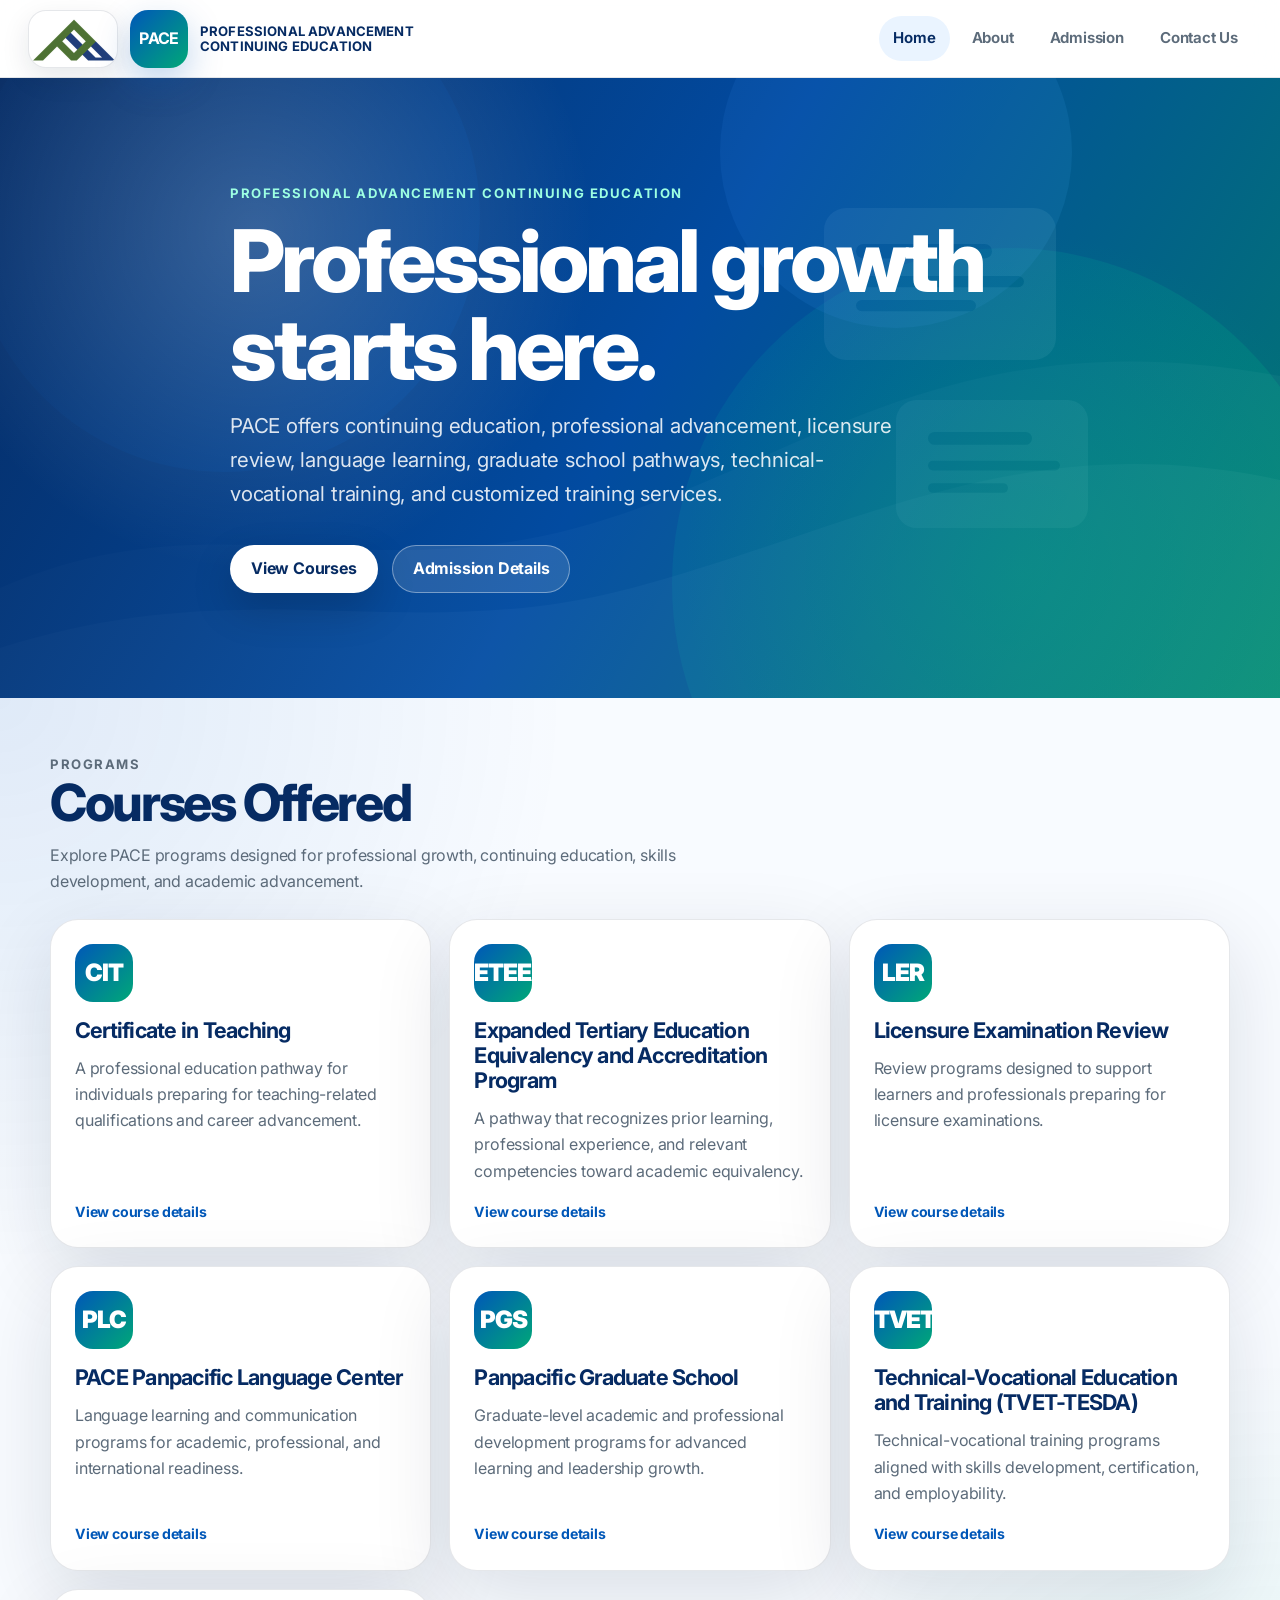
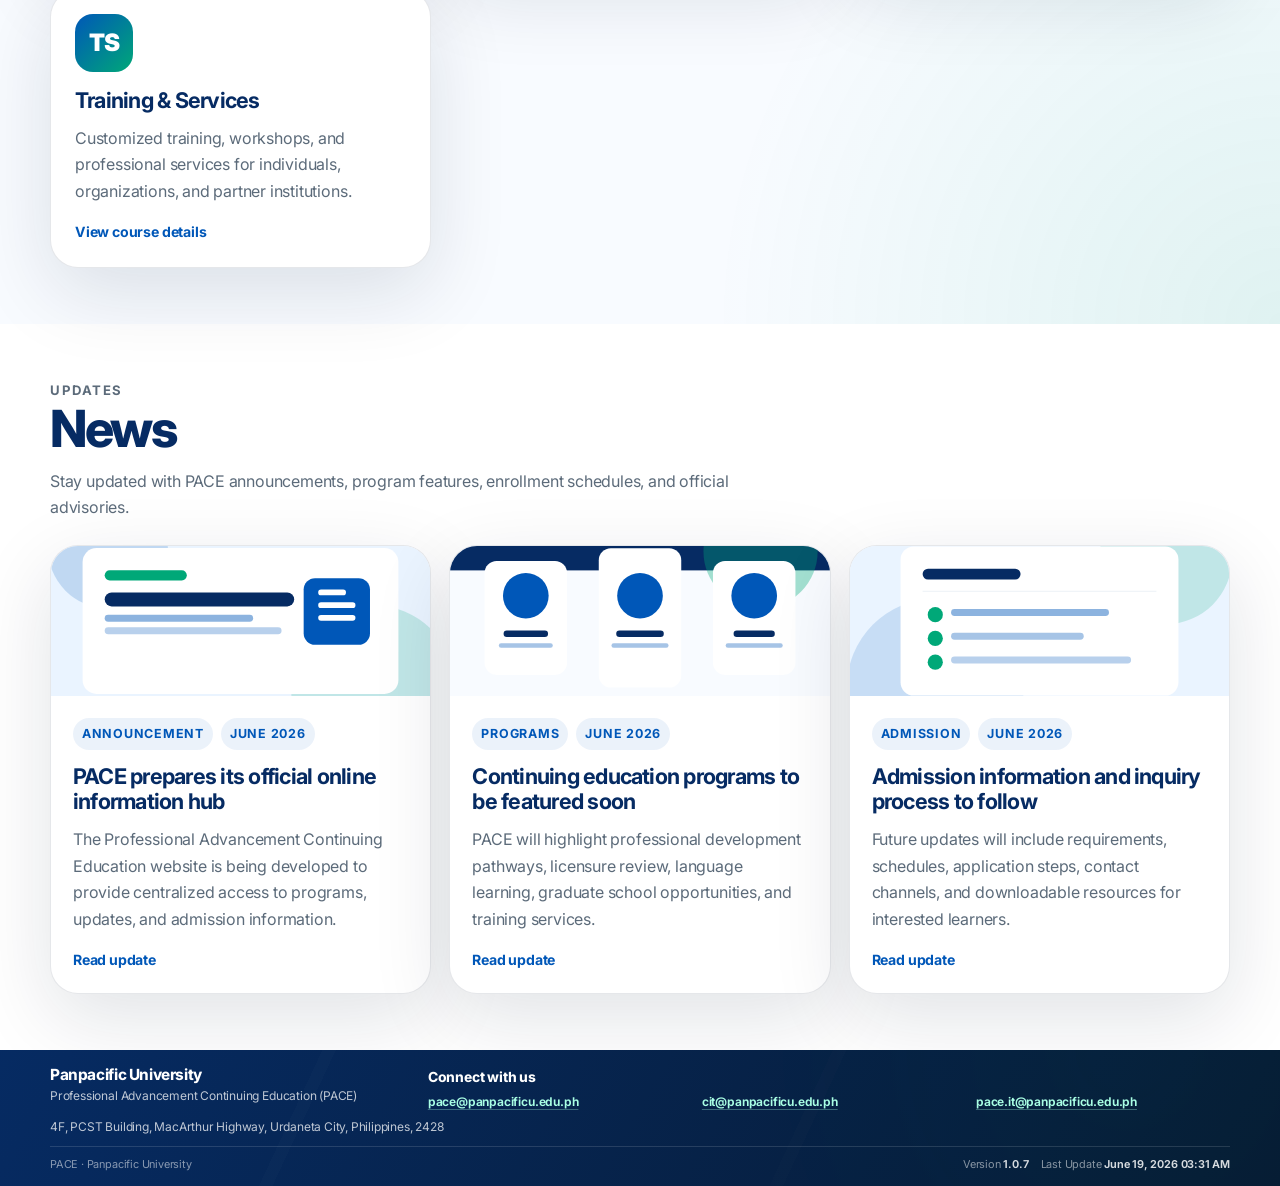
==== commit 602fbac2: "Add files via upload" ====
--- a/index.html
+++ b/index.html
@@ -5,7 +5,7 @@
   <meta name="viewport" content="width=device-width, initial-scale=1.0" />
   <title>PACE | Professional Advancement Continuing Education</title>
   <meta name="description" content="PACE - Professional Advancement Continuing Education by Panpacific University." />
-  <link rel="stylesheet" href="styles.css?v=1.0.6" />
+  <link rel="stylesheet" href="styles.css?v=1.0.7" />
 </head>
 <body>
   <header class="site-header" id="siteHeader">
@@ -15,7 +15,7 @@
           src="panpacific-university-logo.png"
           alt="Panpacific University"
           class="university-logo"
-          width="58"
+          width="90"
           height="58"
         />
       </span>
@@ -77,36 +77,38 @@
   </main>
 
   <footer class="site-footer">
-    <div class="container footer-grid">
-      <div class="footer-column footer-identity">
-        <h3>Panpacific University</h3>
-        <p>Professional Advancement Continuing Education (PACE)</p>
+    <div class="container footer-content">
+      <div class="footer-top">
+        <div class="footer-identity">
+          <h3>Panpacific University</h3>
+          <p>Professional Advancement Continuing Education (PACE)</p>
+        </div>
+
+        <div class="footer-connect">
+          <p class="footer-label">Connect with us</p>
+          <div class="footer-email-list">
+            <a href="mailto:pace@panpacificu.edu.ph">pace@panpacificu.edu.ph</a>
+            <a href="mailto:cit@panpacificu.edu.ph">cit@panpacificu.edu.ph</a>
+            <a href="mailto:pace.it@panpacificu.edu.ph">pace.it@panpacificu.edu.ph</a>
+          </div>
+        </div>
       </div>
 
-      <div class="footer-column footer-address">
-        <p class="footer-label">Office</p>
-        <address>
-          4F, PCST Building<br />
-          MacArthur Highway, Urdaneta City, Philippines, 2428
-        </address>
-      </div>
+      <address class="footer-address-line">
+        4F, PCST Building, MacArthur Highway, Urdaneta City, Philippines, 2428
+      </address>
 
-      <div class="footer-column footer-connect">
-        <p class="footer-label">Connect with us</p>
-        <div class="footer-email-list">
-          <a href="mailto:pace@panpacificu.edu.ph">pace@panpacificu.edu.ph</a>
-          <a href="mailto:cit@panpacificu.edu.ph">cit@panpacificu.edu.ph</a>
-          <a href="mailto:pace.it@panpacificu.edu.ph">pace.it@panpacificu.edu.ph</a>
-        </div>
+      <div class="footer-bottom">
+        <p>PACE · Panpacific University</p>
         <div class="footer-meta">
-          <span>v<span id="siteVersion">1.0.0</span></span>
-          <span>Updated <span id="lastUpdate">—</span></span>
+          <span>Version <strong id="siteVersion">1.0.0</strong></span>
+          <span>Last Update <strong id="lastUpdate">—</strong></span>
         </div>
       </div>
     </div>
   </footer>
 
-  <script src="config.js?v=1.0.6"></script>
-  <script src="script.js?v=1.0.6"></script>
+  <script src="config.js?v=1.0.7"></script>
+  <script src="script.js?v=1.0.7"></script>
 </body>
 </html>
--- a/styles.css
+++ b/styles.css
@@ -1,6 +1,6 @@
 /* =========================================================
    PACE Website Starter
-   Version: 1.0.6
+   Version: 1.0.7
    News Sheet Ready + Clean Page Copy Update
    For GitHub Pages + optional Google Apps Script integration
    ========================================================= */
@@ -67,34 +67,35 @@
 
 /* Header */
 
-.university-logo-box,
+.university-logo-box {
+  width: 90px;
+  height: 58px;
+  flex: 0 0 90px;
+  display: grid;
+  place-items: center;
+  overflow: hidden;
+  border-radius: 18px;
+  background: #ffffff;
+  border: 1px solid rgba(7, 27, 51, 0.10);
+  box-shadow: 0 10px 28px rgba(7, 27, 51, 0.10);
+}
+
+.university-logo {
+  width: 90px !important;
+  height: 58px !important;
+  min-width: 90px !important;
+  max-width: 90px !important;
+  object-fit: contain !important;
+  object-position: center !important;
+  display: block;
+}
+
 .brand-mark {
   width: 58px;
   height: 58px;
   flex: 0 0 58px;
   border-radius: 18px;
 }
-
-.university-logo-box {
-  display: grid;
-  place-items: center;
-  overflow: hidden;
-  background: #ffffff;
-  border: 1px solid rgba(7, 27, 51, 0.10);
-  box-shadow: 0 10px 28px rgba(7, 27, 51, 0.10);
-}
-
-.university-logo {
-  width: 58px !important;
-  height: 58px !important;
-  max-width: 58px !important;
-  min-width: 58px !important;
-  object-fit: contain !important;
-  object-position: center !important;
-  display: block;
-}
-
-
 .site-header {
   position: sticky;
   top: 0;
@@ -551,12 +552,13 @@
 
 
 
+
 /* Footer */
 
 .site-footer {
   position: relative;
   overflow: hidden;
-  padding: 18px 0;
+  padding: 16px 0 12px;
   color: rgba(255, 255, 255, 0.84);
   background:
     linear-gradient(120deg, rgba(6, 43, 99, 0.99), rgba(7, 27, 51, 0.99)),
@@ -568,62 +570,64 @@
   position: absolute;
   inset: 0;
   pointer-events: none;
-  opacity: 0.11;
+  opacity: 0.10;
   background:
     linear-gradient(115deg, transparent 0 24%, rgba(255,255,255,0.14) 24% 25%, transparent 25% 62%, rgba(255,255,255,0.08) 62% 63%, transparent 63%),
     radial-gradient(circle at 88% 0%, rgba(0, 168, 120, 0.34), transparent 34%);
 }
 
-.footer-grid {
+.footer-content {
   position: relative;
   z-index: 1;
+}
+
+.footer-top {
   display: grid;
-  grid-template-columns: 1fr 1.15fr 1.65fr;
+  grid-template-columns: minmax(270px, 0.9fr) minmax(560px, 2.1fr);
   gap: 34px;
   align-items: start;
 }
 
-.footer-column {
-  min-width: 0;
-}
-
-.footer-column h3,
-.footer-column p,
-.footer-column address {
+.footer-identity h3,
+.footer-identity p,
+.footer-connect p,
+.footer-address-line,
+.footer-bottom p {
   margin: 0;
 }
 
-.footer-column h3 {
-  margin-bottom: 4px;
+.footer-identity h3 {
+  margin-bottom: 3px;
   color: #ffffff;
-  font-size: 0.98rem;
+  font-size: 0.96rem;
   font-weight: 750;
   line-height: 1.2;
   letter-spacing: -0.025em;
 }
 
-.footer-column p,
-.footer-column address,
+.footer-identity p,
+.footer-address-line,
 .footer-email-list a {
-  color: rgba(255, 255, 255, 0.76);
-  font-size: 0.76rem;
-  line-height: 1.42;
-}
-
-.footer-column address {
-  font-style: normal;
+  font-size: 0.75rem;
+  line-height: 1.4;
+}
+
+.footer-identity p,
+.footer-address-line {
+  color: rgba(255, 255, 255, 0.74);
 }
 
 .footer-label {
-  margin-bottom: 4px !important;
+  margin-bottom: 5px !important;
   color: #ffffff !important;
-  font-weight: 700;
+  font-size: 0.87rem;
+  font-weight: 750;
 }
 
 .footer-email-list {
-  display: flex;
-  flex-wrap: wrap;
-  gap: 4px 14px;
+  display: grid;
+  grid-template-columns: repeat(3, minmax(170px, 1fr));
+  gap: 8px 20px;
 }
 
 .footer-email-list a {
@@ -639,51 +643,87 @@
   color: #ffffff;
 }
 
+.footer-address-line {
+  display: block;
+  margin-top: 8px;
+  font-style: normal;
+  white-space: nowrap;
+}
+
+.footer-bottom {
+  display: flex;
+  align-items: center;
+  justify-content: space-between;
+  gap: 18px;
+  margin-top: 10px;
+  padding-top: 9px;
+  border-top: 1px solid rgba(255, 255, 255, 0.13);
+  color: rgba(255, 255, 255, 0.52);
+  font-size: 0.68rem;
+}
+
 .footer-meta {
   display: flex;
   flex-wrap: wrap;
-  gap: 5px 12px;
-  margin-top: 7px;
-  color: rgba(255, 255, 255, 0.48);
-  font-size: 0.67rem;
-  text-align: left;
-}
-
-@media (max-width: 900px) {
-  .footer-grid {
-    grid-template-columns: 1fr 1fr;
-    gap: 18px 26px;
-  }
-
-  .footer-connect {
-    grid-column: 1 / -1;
-  }
-}
-
-@media (max-width: 620px) {
-  .footer-grid {
+  gap: 12px;
+  text-align: right;
+}
+
+.footer-meta strong {
+  color: rgba(255, 255, 255, 0.84);
+  font-weight: 650;
+}
+
+@media (max-width: 980px) {
+  .footer-top {
     grid-template-columns: 1fr;
     gap: 14px;
   }
 
-  .footer-connect {
-    grid-column: auto;
-  }
-
   .footer-email-list {
-    flex-direction: column;
-    gap: 3px;
-  }
-
-  .university-logo-box,
-  .brand-mark,
+    grid-template-columns: repeat(2, minmax(180px, 1fr));
+  }
+
+  .footer-address-line {
+    white-space: normal;
+  }
+}
+
+@media (max-width: 650px) {
+  .university-logo-box {
+    width: 74px;
+    height: 48px;
+    flex-basis: 74px;
+    border-radius: 15px;
+  }
+
   .university-logo {
-    width: 48px !important;
+    width: 74px !important;
     height: 48px !important;
-    min-width: 48px !important;
-    max-width: 48px !important;
+    min-width: 74px !important;
+    max-width: 74px !important;
+  }
+
+  .brand-mark {
+    width: 48px;
+    height: 48px;
     flex-basis: 48px;
     border-radius: 15px;
+  }
+
+  .footer-email-list {
+    grid-template-columns: 1fr;
+    gap: 3px;
+  }
+
+  .footer-bottom {
+    align-items: flex-start;
+    flex-direction: column;
+    gap: 5px;
+  }
+
+  .footer-meta {
+    text-align: left;
   }
 }
 
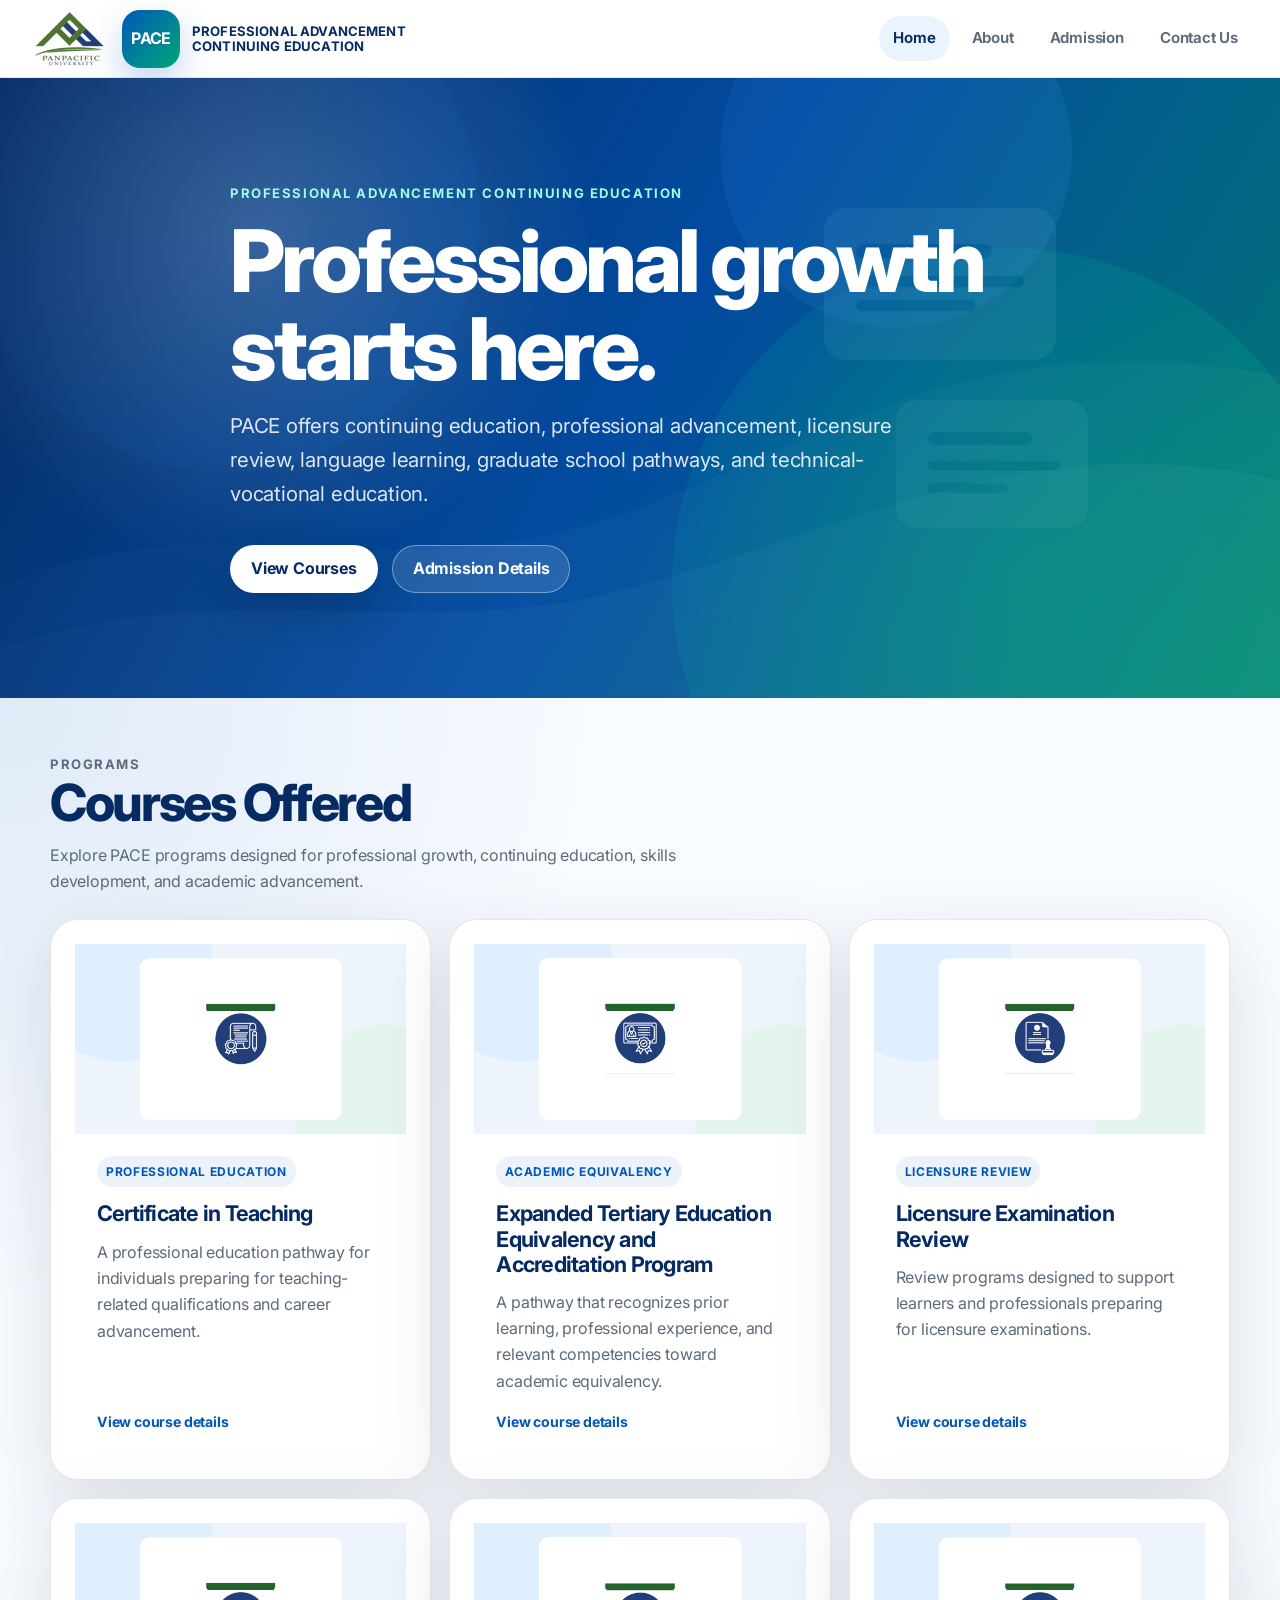
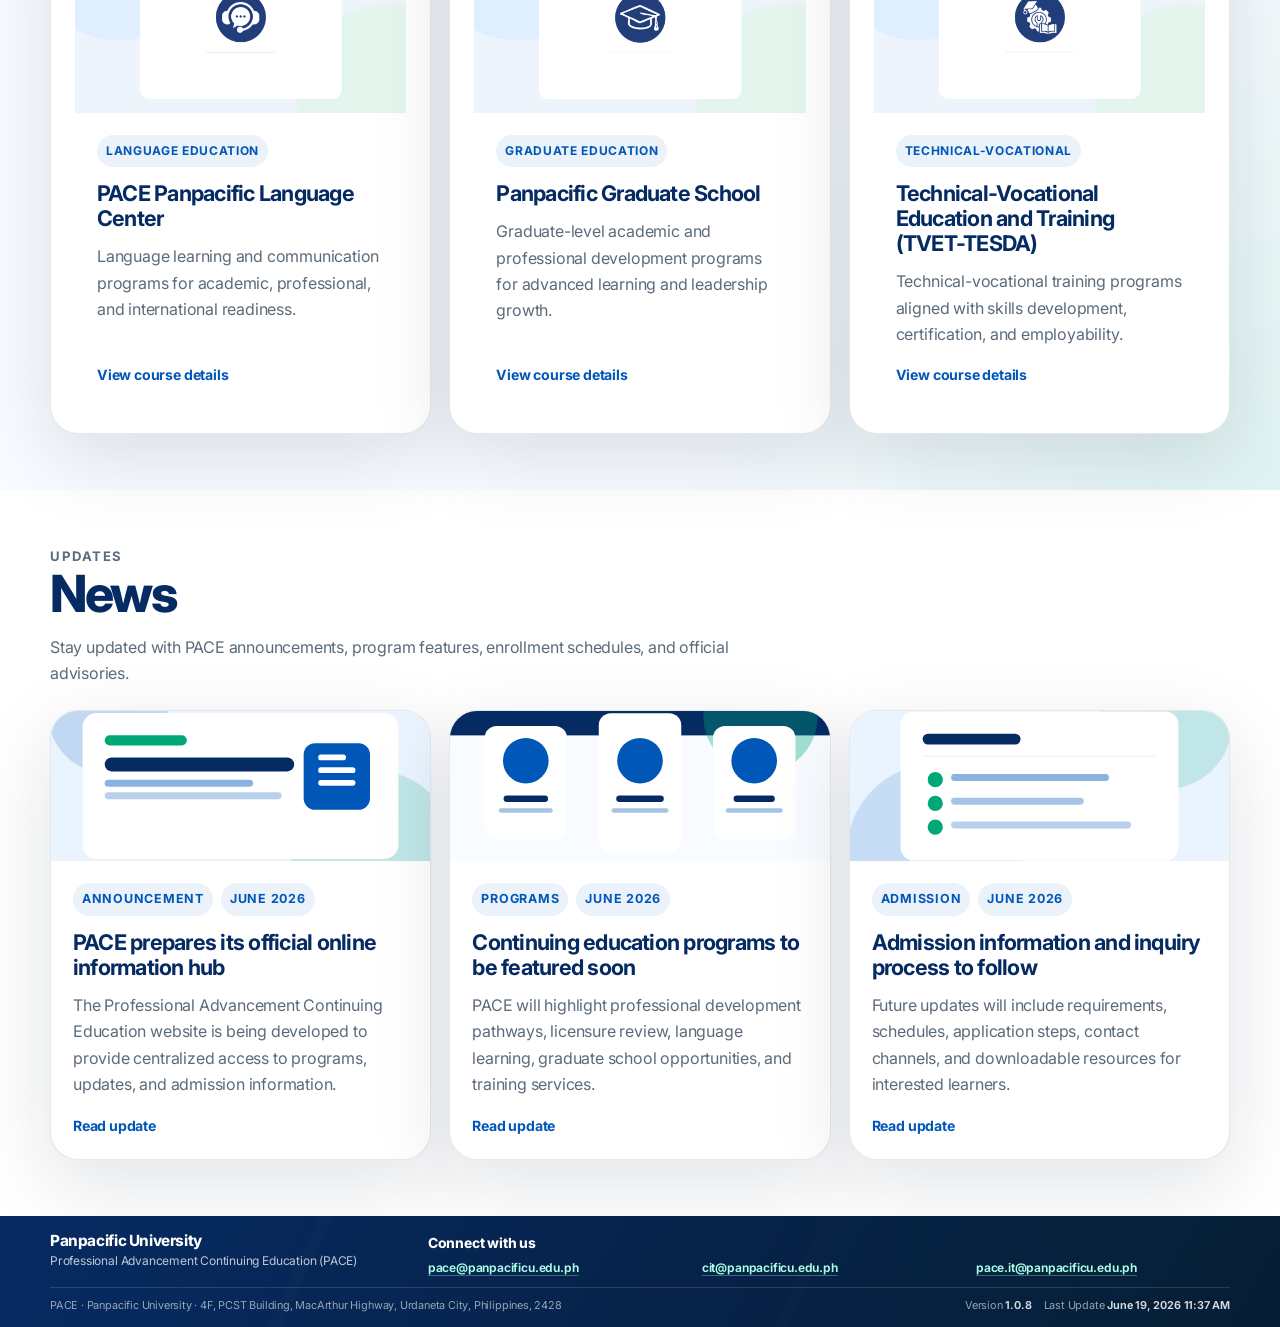
==== commit 241fbed8: "Add files via upload" ====
--- a/index.html
+++ b/index.html
@@ -5,7 +5,7 @@
   <meta name="viewport" content="width=device-width, initial-scale=1.0" />
   <title>PACE | Professional Advancement Continuing Education</title>
   <meta name="description" content="PACE - Professional Advancement Continuing Education by Panpacific University." />
-  <link rel="stylesheet" href="styles.css?v=1.0.7" />
+  <link rel="stylesheet" href="styles.css?v=1.0.8" />
 </head>
 <body>
   <header class="site-header" id="siteHeader">
@@ -15,7 +15,7 @@
           src="panpacific-university-logo.png"
           alt="Panpacific University"
           class="university-logo"
-          width="90"
+          width="82"
           height="58"
         />
       </span>
@@ -94,12 +94,8 @@
         </div>
       </div>
 
-      <address class="footer-address-line">
-        4F, PCST Building, MacArthur Highway, Urdaneta City, Philippines, 2428
-      </address>
-
       <div class="footer-bottom">
-        <p>PACE · Panpacific University</p>
+        <p>PACE · Panpacific University · 4F, PCST Building, MacArthur Highway, Urdaneta City, Philippines, 2428</p>
         <div class="footer-meta">
           <span>Version <strong id="siteVersion">1.0.0</strong></span>
           <span>Last Update <strong id="lastUpdate">—</strong></span>
@@ -108,7 +104,7 @@
     </div>
   </footer>
 
-  <script src="config.js?v=1.0.7"></script>
-  <script src="script.js?v=1.0.7"></script>
+  <script src="config.js?v=1.0.8"></script>
+  <script src="script.js?v=1.0.8"></script>
 </body>
 </html>
--- a/styles.css
+++ b/styles.css
@@ -1,6 +1,6 @@
 /* =========================================================
    PACE Website Starter
-   Version: 1.0.7
+   Version: 1.0.8
    News Sheet Ready + Clean Page Copy Update
    For GitHub Pages + optional Google Apps Script integration
    ========================================================= */
@@ -67,29 +67,29 @@
 
 /* Header */
 
+
 .university-logo-box {
-  width: 90px;
+  width: 82px;
   height: 58px;
-  flex: 0 0 90px;
+  flex: 0 0 82px;
   display: grid;
   place-items: center;
-  overflow: hidden;
-  border-radius: 18px;
-  background: #ffffff;
-  border: 1px solid rgba(7, 27, 51, 0.10);
-  box-shadow: 0 10px 28px rgba(7, 27, 51, 0.10);
+  overflow: visible;
+  background: transparent;
+  border: 0;
+  border-radius: 0;
+  box-shadow: none;
 }
 
 .university-logo {
-  width: 90px !important;
+  width: 82px !important;
   height: 58px !important;
-  min-width: 90px !important;
-  max-width: 90px !important;
+  min-width: 82px !important;
+  max-width: 82px !important;
   object-fit: contain !important;
   object-position: center !important;
   display: block;
 }
-
 .brand-mark {
   width: 58px;
   height: 58px;
@@ -328,7 +328,13 @@
   box-shadow: var(--pace-shadow);
 }
 
+
 .course-card {
+  min-height: 100%;
+  display: flex;
+  flex-direction: column;
+  overflow: hidden;
+  padding: 0;
   color: inherit;
   transition: transform 0.2s ease, box-shadow 0.2s ease, border-color 0.2s ease;
 }
@@ -339,12 +345,37 @@
   box-shadow: 0 18px 58px rgba(7, 27, 51, 0.14);
 }
 
-.course-icon {
-  font-size: 1rem;
-  letter-spacing: -0.04em;
-}
-
-
+.course-image {
+  min-height: 190px;
+  background-size: cover;
+  background-position: center;
+  background-color: var(--pace-light-blue);
+}
+
+.course-content {
+  padding: 22px;
+  display: flex;
+  flex-direction: column;
+  flex: 1;
+}
+
+.course-meta {
+  display: flex;
+  flex-wrap: wrap;
+  gap: 8px;
+  margin-bottom: 14px;
+  color: var(--pace-blue);
+  font-size: 0.75rem;
+  font-weight: 700;
+  text-transform: uppercase;
+  letter-spacing: 0.055em;
+}
+
+.course-meta span {
+  padding: 6px 9px;
+  border-radius: 999px;
+  background: rgba(0, 87, 184, 0.08);
+}
 .course-card {
   padding: 24px;
   min-height: 220px;
@@ -399,20 +430,7 @@
   background: rgba(0, 87, 184, 0.08);
 }
 
-.course-icon {
-  width: 58px;
-  height: 58px;
-  margin-bottom: 16px;
-  border-radius: 18px;
-  display: grid;
-  place-items: center;
-  color: white;
-  font-size: 1.5rem;
-  font-weight: 900;
-  background: linear-gradient(135deg, var(--pace-blue), var(--pace-green));
-}
-
-.course-card h3,
+.course-content h3,
 .news-card h3 {
   margin-bottom: 12px;
   color: var(--pace-deep-blue);
@@ -421,7 +439,7 @@
   letter-spacing: -0.035em;
 }
 
-.course-card p,
+.course-content p,
 .news-card p {
   margin: 0;
   color: var(--pace-muted);
@@ -549,6 +567,7 @@
     grid-template-columns: 1fr;
   }
 }
+
 
 
 
@@ -591,7 +610,6 @@
 .footer-identity h3,
 .footer-identity p,
 .footer-connect p,
-.footer-address-line,
 .footer-bottom p {
   margin: 0;
 }
@@ -606,14 +624,12 @@
 }
 
 .footer-identity p,
-.footer-address-line,
 .footer-email-list a {
   font-size: 0.75rem;
   line-height: 1.4;
 }
 
-.footer-identity p,
-.footer-address-line {
+.footer-identity p {
   color: rgba(255, 255, 255, 0.74);
 }
 
@@ -643,13 +659,6 @@
   color: #ffffff;
 }
 
-.footer-address-line {
-  display: block;
-  margin-top: 8px;
-  font-style: normal;
-  white-space: nowrap;
-}
-
 .footer-bottom {
   display: flex;
   align-items: center;
@@ -658,12 +667,17 @@
   margin-top: 10px;
   padding-top: 9px;
   border-top: 1px solid rgba(255, 255, 255, 0.13);
-  color: rgba(255, 255, 255, 0.52);
+  color: rgba(255, 255, 255, 0.58);
   font-size: 0.68rem;
 }
 
+.footer-bottom p {
+  max-width: 820px;
+}
+
 .footer-meta {
   display: flex;
+  flex: 0 0 auto;
   flex-wrap: wrap;
   gap: 12px;
   text-align: right;
@@ -684,24 +698,29 @@
     grid-template-columns: repeat(2, minmax(180px, 1fr));
   }
 
-  .footer-address-line {
-    white-space: normal;
+  .footer-bottom {
+    align-items: flex-start;
+    flex-direction: column;
+    gap: 5px;
+  }
+
+  .footer-meta {
+    text-align: left;
   }
 }
 
 @media (max-width: 650px) {
   .university-logo-box {
-    width: 74px;
+    width: 62px;
     height: 48px;
-    flex-basis: 74px;
-    border-radius: 15px;
+    flex-basis: 62px;
   }
 
   .university-logo {
-    width: 74px !important;
+    width: 62px !important;
     height: 48px !important;
-    min-width: 74px !important;
-    max-width: 74px !important;
+    min-width: 62px !important;
+    max-width: 62px !important;
   }
 
   .brand-mark {
@@ -714,16 +733,6 @@
   .footer-email-list {
     grid-template-columns: 1fr;
     gap: 3px;
-  }
-
-  .footer-bottom {
-    align-items: flex-start;
-    flex-direction: column;
-    gap: 5px;
-  }
-
-  .footer-meta {
-    text-align: left;
   }
 }
 
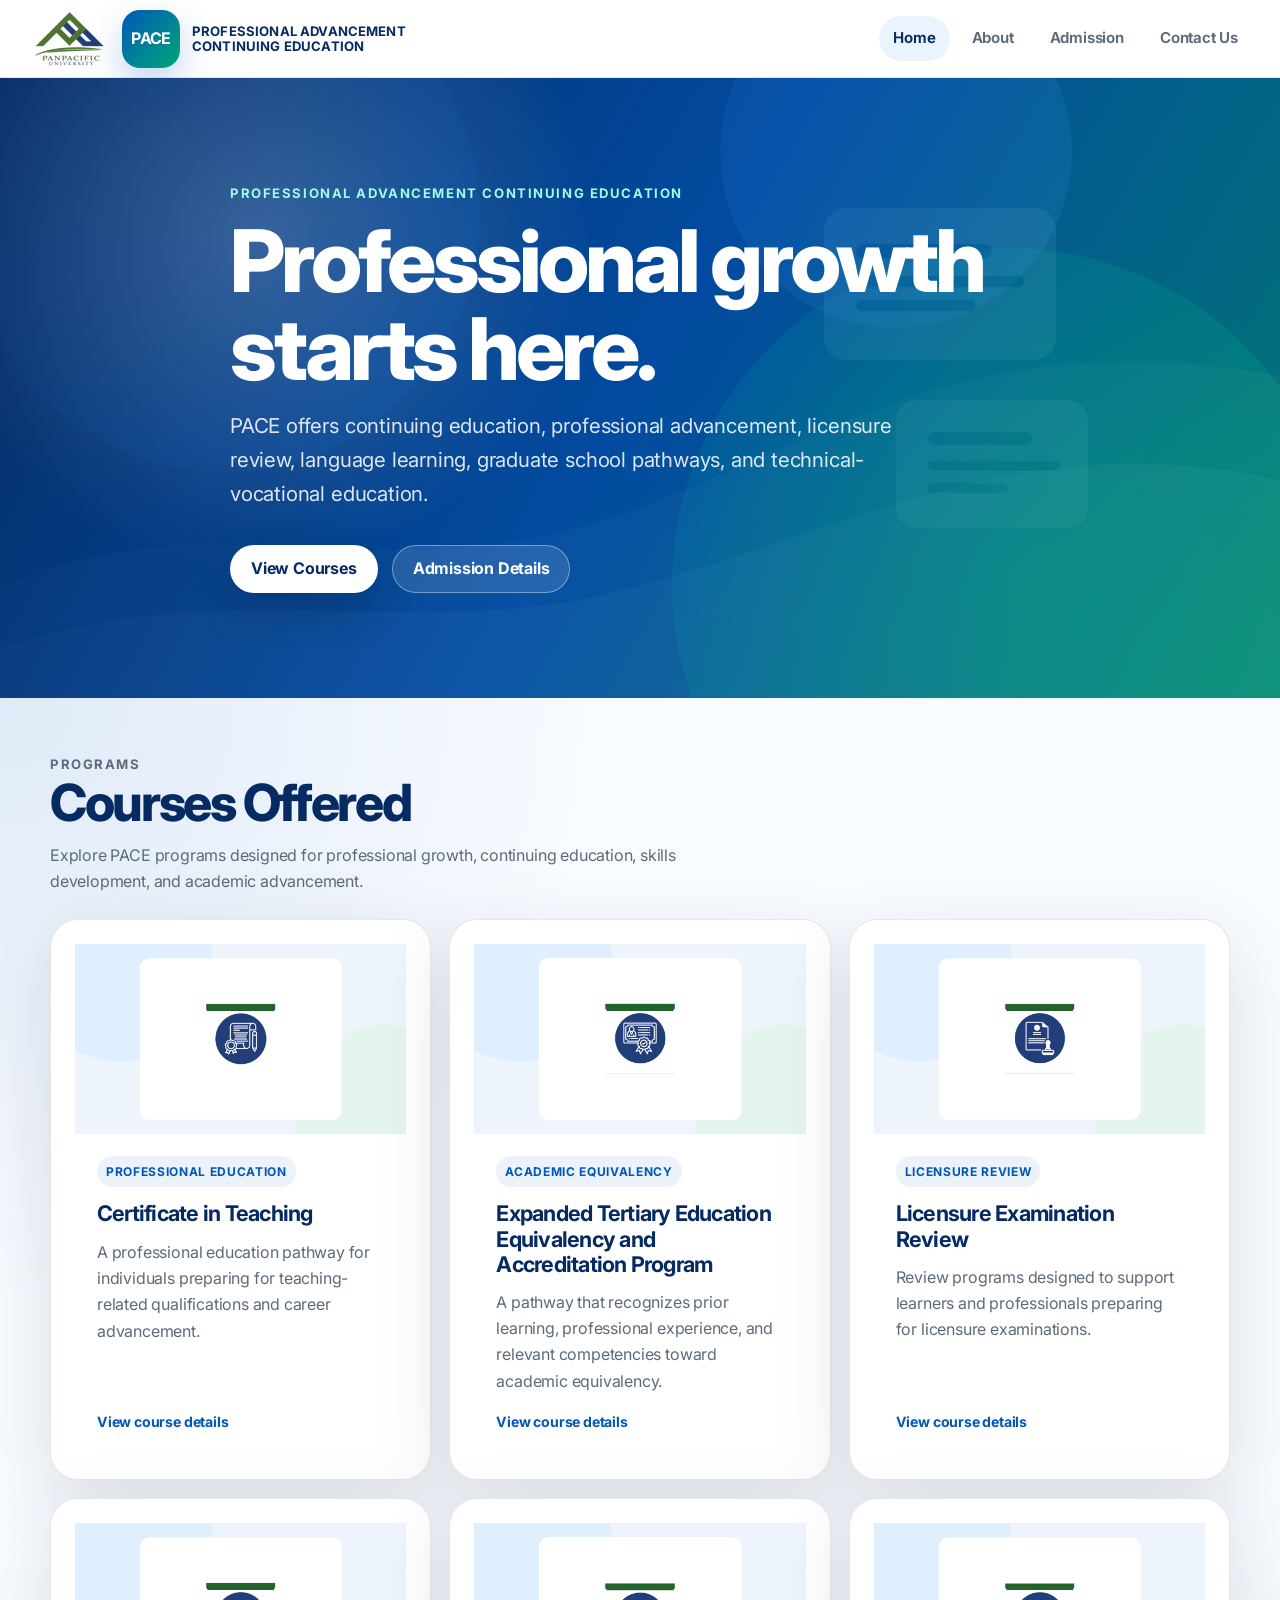
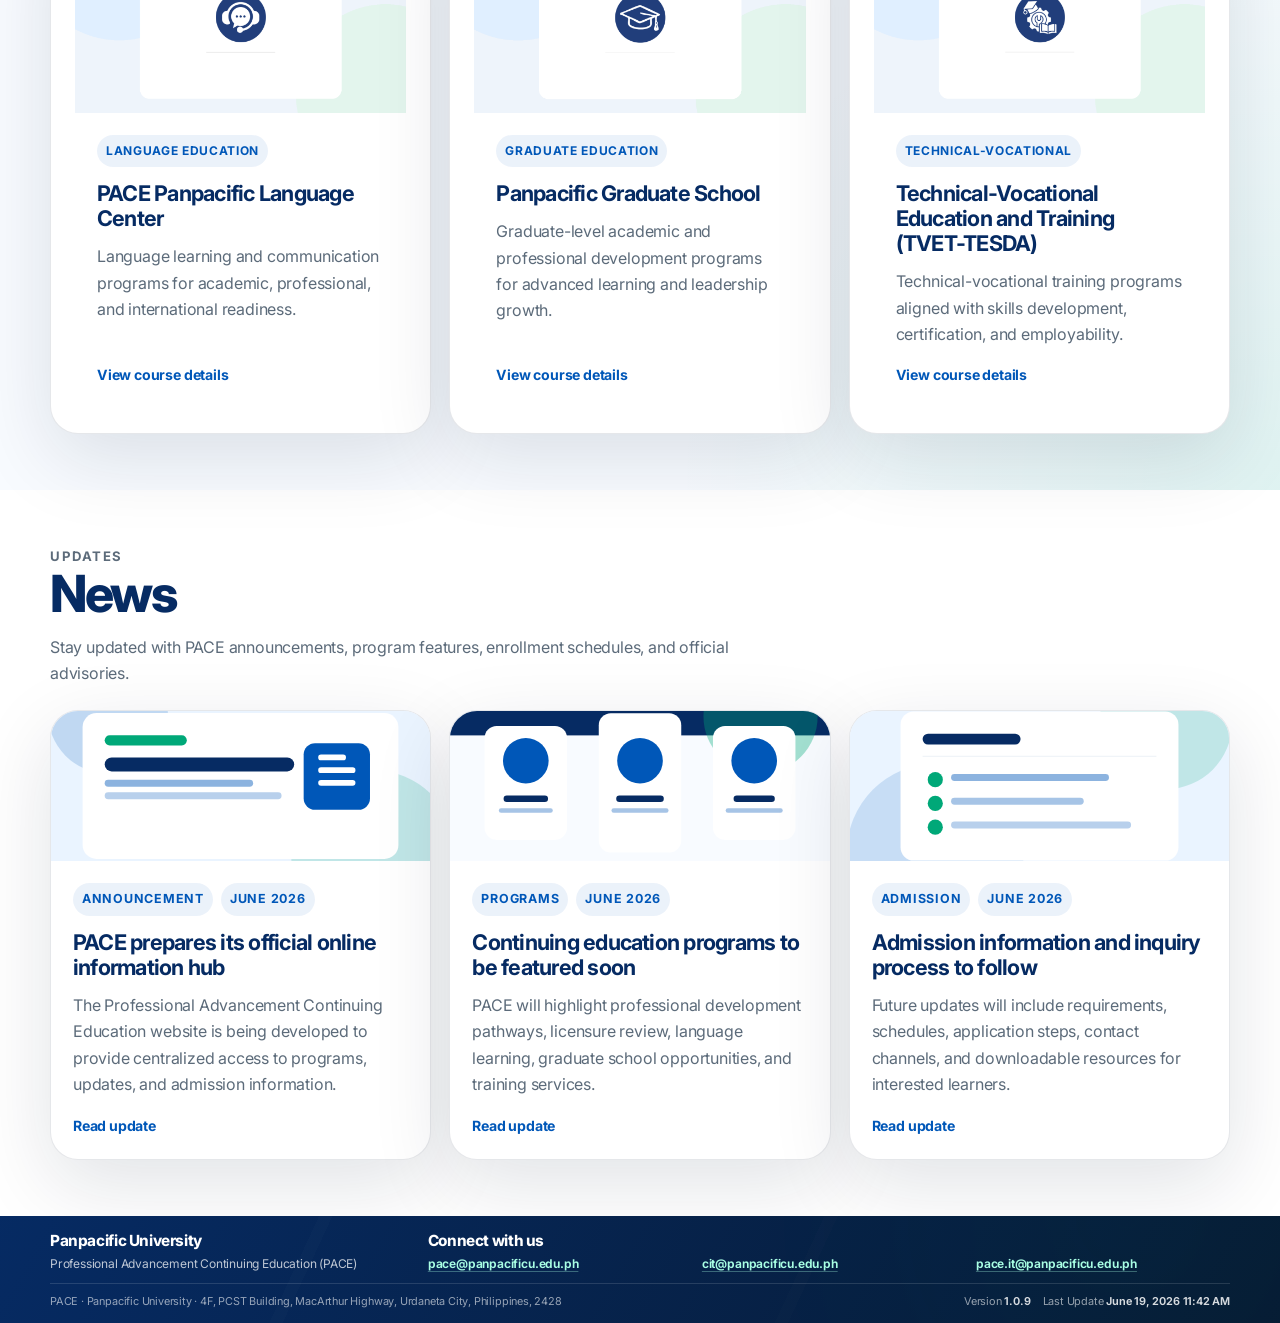
==== commit 4213c5a9: "Add files via upload" ====
--- a/index.html
+++ b/index.html
@@ -5,7 +5,7 @@
   <meta name="viewport" content="width=device-width, initial-scale=1.0" />
   <title>PACE | Professional Advancement Continuing Education</title>
   <meta name="description" content="PACE - Professional Advancement Continuing Education by Panpacific University." />
-  <link rel="stylesheet" href="styles.css?v=1.0.8" />
+  <link rel="stylesheet" href="styles.css?v=1.0.9" />
 </head>
 <body>
   <header class="site-header" id="siteHeader">
@@ -79,18 +79,17 @@
   <footer class="site-footer">
     <div class="container footer-content">
       <div class="footer-top">
-        <div class="footer-identity">
-          <h3>Panpacific University</h3>
-          <p>Professional Advancement Continuing Education (PACE)</p>
+        <div class="footer-heading footer-university-heading">Panpacific University</div>
+        <div class="footer-heading footer-connect-heading">Connect with us</div>
+
+        <div class="footer-subheading">
+          Professional Advancement Continuing Education (PACE)
         </div>
 
-        <div class="footer-connect">
-          <p class="footer-label">Connect with us</p>
-          <div class="footer-email-list">
-            <a href="mailto:pace@panpacificu.edu.ph">pace@panpacificu.edu.ph</a>
-            <a href="mailto:cit@panpacificu.edu.ph">cit@panpacificu.edu.ph</a>
-            <a href="mailto:pace.it@panpacificu.edu.ph">pace.it@panpacificu.edu.ph</a>
-          </div>
+        <div class="footer-email-list">
+          <a href="mailto:pace@panpacificu.edu.ph">pace@panpacificu.edu.ph</a>
+          <a href="mailto:cit@panpacificu.edu.ph">cit@panpacificu.edu.ph</a>
+          <a href="mailto:pace.it@panpacificu.edu.ph">pace.it@panpacificu.edu.ph</a>
         </div>
       </div>
 
@@ -104,7 +103,7 @@
     </div>
   </footer>
 
-  <script src="config.js?v=1.0.8"></script>
-  <script src="script.js?v=1.0.8"></script>
+  <script src="config.js?v=1.0.9"></script>
+  <script src="script.js?v=1.0.9"></script>
 </body>
 </html>
--- a/styles.css
+++ b/styles.css
@@ -1,6 +1,6 @@
 /* =========================================================
    PACE Website Starter
-   Version: 1.0.8
+   Version: 1.0.9
    News Sheet Ready + Clean Page Copy Update
    For GitHub Pages + optional Google Apps Script integration
    ========================================================= */
@@ -572,6 +572,7 @@
 
 
 
+
 /* Footer */
 
 .site-footer {
@@ -603,19 +604,14 @@
 .footer-top {
   display: grid;
   grid-template-columns: minmax(270px, 0.9fr) minmax(560px, 2.1fr);
-  gap: 34px;
+  grid-template-rows: auto auto;
+  column-gap: 34px;
+  row-gap: 6px;
   align-items: start;
 }
 
-.footer-identity h3,
-.footer-identity p,
-.footer-connect p,
-.footer-bottom p {
+.footer-heading {
   margin: 0;
-}
-
-.footer-identity h3 {
-  margin-bottom: 3px;
   color: #ffffff;
   font-size: 0.96rem;
   font-weight: 750;
@@ -623,31 +619,37 @@
   letter-spacing: -0.025em;
 }
 
-.footer-identity p,
-.footer-email-list a {
+.footer-university-heading {
+  grid-column: 1;
+  grid-row: 1;
+}
+
+.footer-connect-heading {
+  grid-column: 2;
+  grid-row: 1;
+}
+
+.footer-subheading {
+  grid-column: 1;
+  grid-row: 2;
+  color: rgba(255, 255, 255, 0.74);
   font-size: 0.75rem;
   line-height: 1.4;
 }
 
-.footer-identity p {
-  color: rgba(255, 255, 255, 0.74);
-}
-
-.footer-label {
-  margin-bottom: 5px !important;
-  color: #ffffff !important;
-  font-size: 0.87rem;
-  font-weight: 750;
-}
-
 .footer-email-list {
+  grid-column: 2;
+  grid-row: 2;
   display: grid;
   grid-template-columns: repeat(3, minmax(170px, 1fr));
   gap: 8px 20px;
+  align-items: start;
 }
 
 .footer-email-list a {
   color: #a9ffe4;
+  font-size: 0.75rem;
+  line-height: 1.4;
   font-weight: 650;
   text-decoration: underline;
   text-decoration-color: rgba(169, 255, 228, 0.32);
@@ -672,6 +674,7 @@
 }
 
 .footer-bottom p {
+  margin: 0;
   max-width: 820px;
 }
 
@@ -691,7 +694,20 @@
 @media (max-width: 980px) {
   .footer-top {
     grid-template-columns: 1fr;
-    gap: 14px;
+    grid-template-rows: auto;
+    row-gap: 5px;
+  }
+
+  .footer-university-heading,
+  .footer-connect-heading,
+  .footer-subheading,
+  .footer-email-list {
+    grid-column: 1;
+    grid-row: auto;
+  }
+
+  .footer-connect-heading {
+    margin-top: 7px;
   }
 
   .footer-email-list {
@@ -710,26 +726,6 @@
 }
 
 @media (max-width: 650px) {
-  .university-logo-box {
-    width: 62px;
-    height: 48px;
-    flex-basis: 62px;
-  }
-
-  .university-logo {
-    width: 62px !important;
-    height: 48px !important;
-    min-width: 62px !important;
-    max-width: 62px !important;
-  }
-
-  .brand-mark {
-    width: 48px;
-    height: 48px;
-    flex-basis: 48px;
-    border-radius: 15px;
-  }
-
   .footer-email-list {
     grid-template-columns: 1fr;
     gap: 3px;
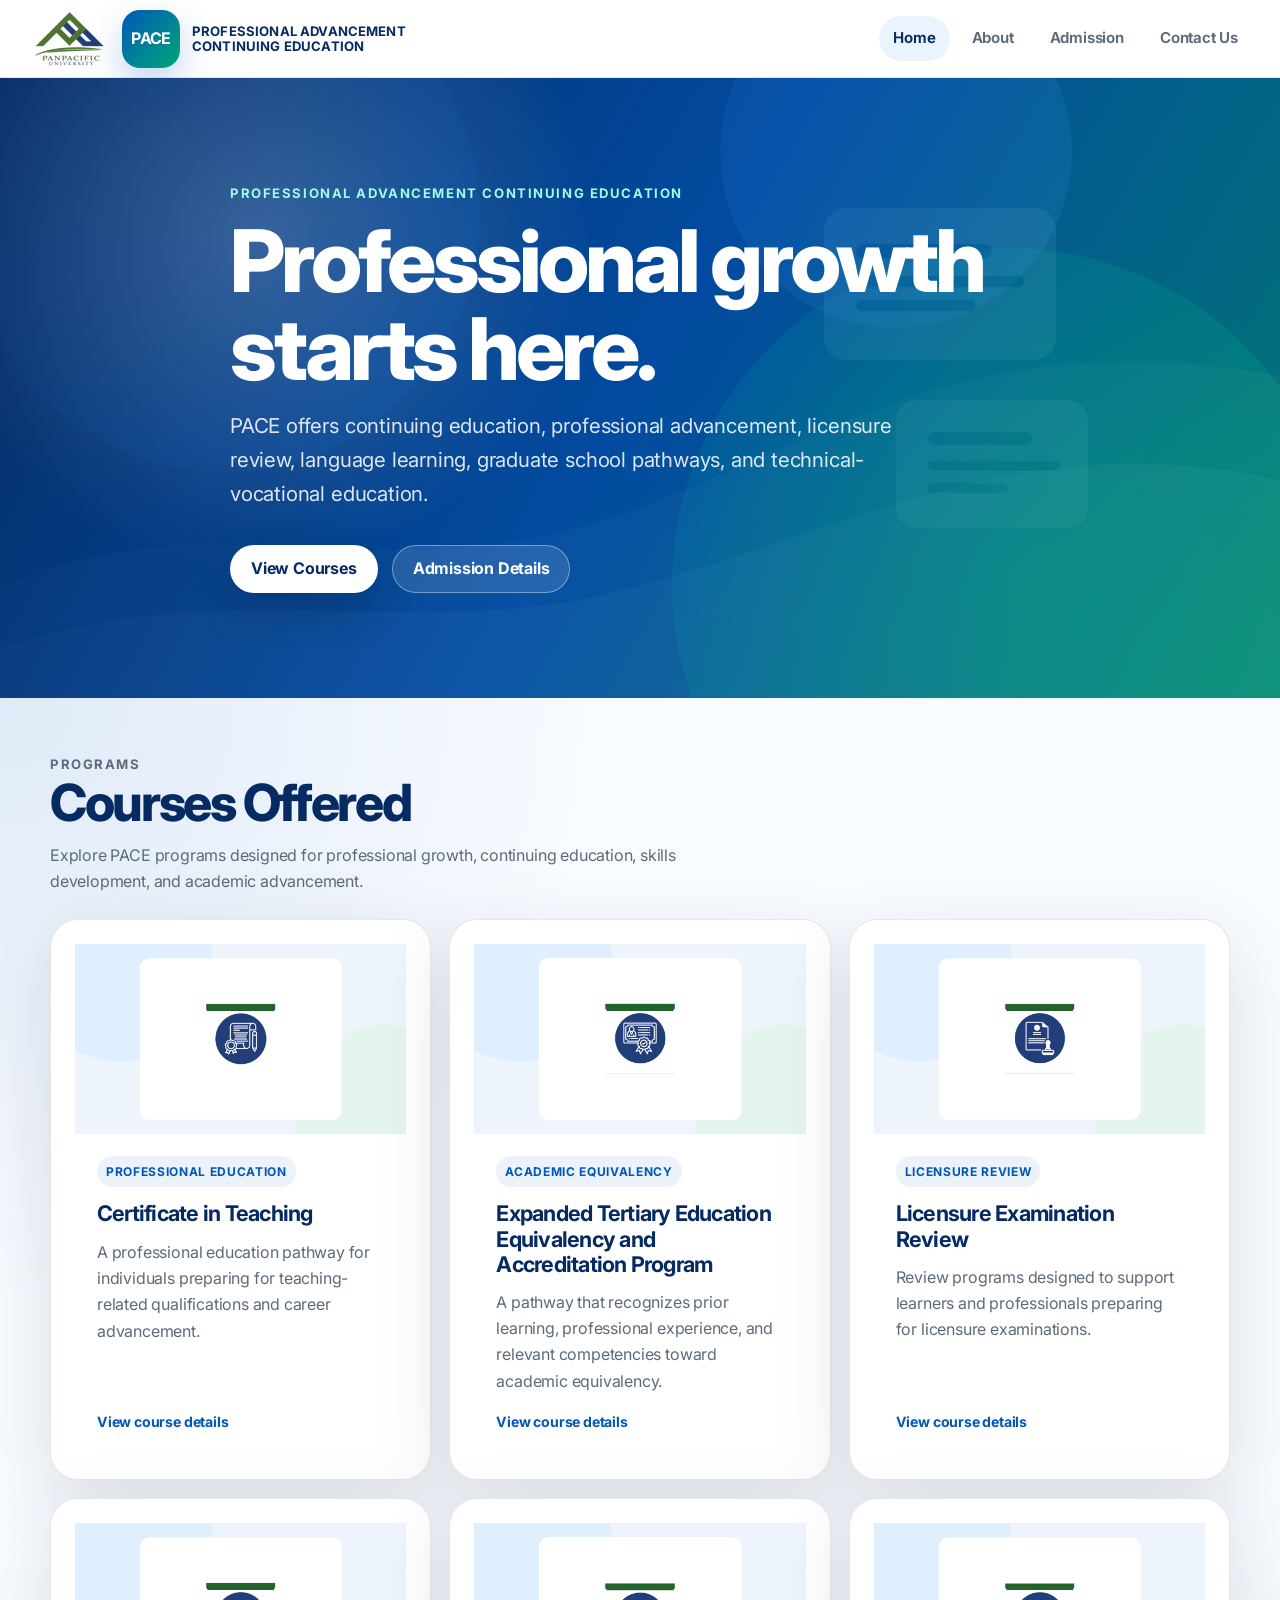
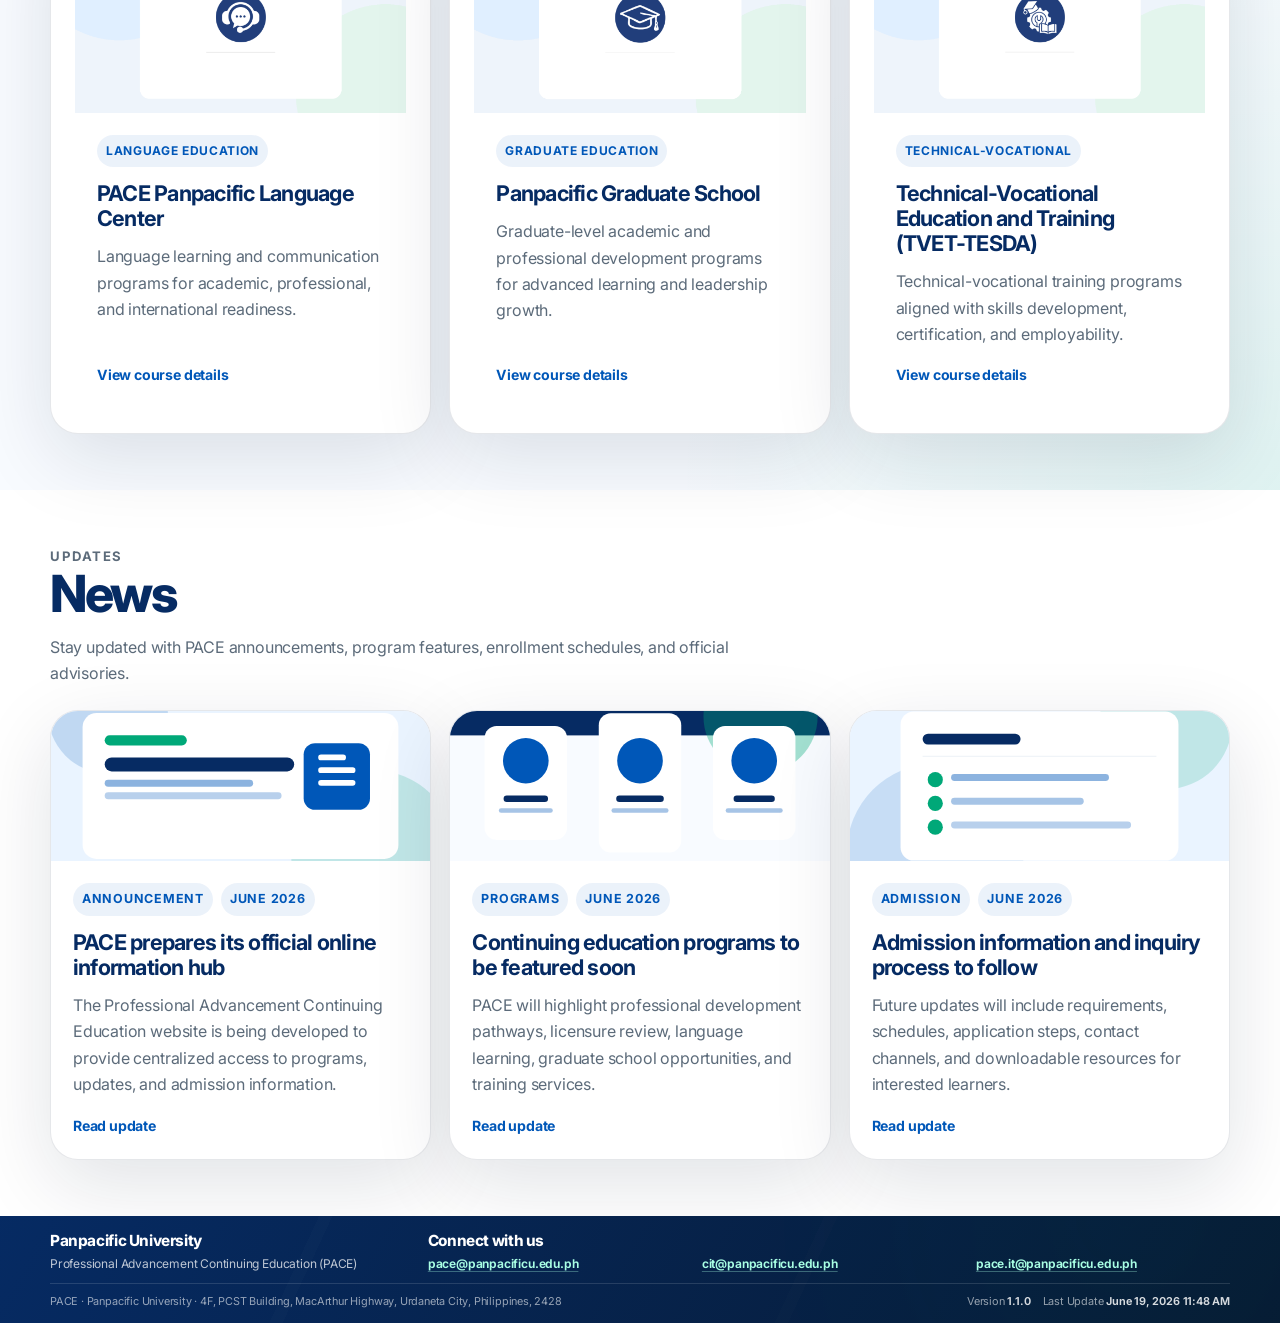
==== commit 0a5a7018: "Add files via upload" ====
--- a/index.html
+++ b/index.html
@@ -5,7 +5,7 @@
   <meta name="viewport" content="width=device-width, initial-scale=1.0" />
   <title>PACE | Professional Advancement Continuing Education</title>
   <meta name="description" content="PACE - Professional Advancement Continuing Education by Panpacific University." />
-  <link rel="stylesheet" href="styles.css?v=1.0.9" />
+  <link rel="stylesheet" href="styles.css?v=1.1.0" />
 </head>
 <body>
   <header class="site-header" id="siteHeader">
@@ -103,7 +103,7 @@
     </div>
   </footer>
 
-  <script src="config.js?v=1.0.9"></script>
-  <script src="script.js?v=1.0.9"></script>
+  <script src="config.js?v=1.1.0"></script>
+  <script src="script.js?v=1.1.0"></script>
 </body>
 </html>
--- a/styles.css
+++ b/styles.css
@@ -1,6 +1,6 @@
 /* =========================================================
    PACE Website Starter
-   Version: 1.0.9
+   Version: 1.1.0
    News Sheet Ready + Clean Page Copy Update
    For GitHub Pages + optional Google Apps Script integration
    ========================================================= */
@@ -801,3 +801,319 @@
     padding: 48px 0;
   }
 }
+
+
+/* About Page */
+
+.about-page-hero {
+  position: relative;
+  overflow: hidden;
+  padding: 76px 0;
+}
+
+.about-page-hero::after {
+  content: "";
+  position: absolute;
+  width: 440px;
+  height: 440px;
+  right: -90px;
+  bottom: -260px;
+  border-radius: 50%;
+  background: rgba(0, 168, 120, 0.20);
+}
+
+.about-page-hero .container {
+  position: relative;
+  z-index: 1;
+}
+
+.about-page-hero h1 {
+  max-width: 980px;
+  font-size: clamp(2.8rem, 6vw, 5.3rem);
+}
+
+.about-intro-section {
+  padding-top: 64px;
+  padding-bottom: 64px;
+}
+
+.about-intro-grid {
+  display: grid;
+  grid-template-columns: minmax(300px, 0.8fr) minmax(420px, 1.2fr);
+  gap: 72px;
+  align-items: start;
+}
+
+.about-intro-heading h2,
+.about-feature-card h2,
+.about-commitment-card h2 {
+  margin: 0;
+  color: var(--pace-deep-blue);
+  font-size: clamp(2.1rem, 4vw, 3.8rem);
+  font-weight: 780;
+  line-height: 1.04;
+  letter-spacing: -0.045em;
+}
+
+.about-intro-copy {
+  padding-left: 28px;
+  border-left: 3px solid rgba(0, 168, 120, 0.55);
+}
+
+.about-intro-copy p {
+  margin: 0 0 16px;
+  color: var(--pace-muted);
+  font-size: 1.02rem;
+  line-height: 1.72;
+}
+
+.about-intro-copy p:last-child {
+  margin-bottom: 0;
+}
+
+.about-role-section {
+  padding-top: 64px;
+  padding-bottom: 64px;
+}
+
+.about-role-grid {
+  display: grid;
+  grid-template-columns: minmax(360px, 1.05fr) minmax(360px, 0.95fr);
+  gap: 22px;
+  align-items: stretch;
+}
+
+.about-feature-card,
+.about-mini-card,
+.about-audience-card,
+.about-partner-card,
+.about-commitment-card {
+  border: 1px solid var(--pace-border);
+  border-radius: var(--radius-lg);
+  background: #ffffff;
+  box-shadow: 0 20px 62px rgba(7, 27, 51, 0.09);
+}
+
+.about-feature-card {
+  padding: 38px;
+}
+
+.about-feature-primary {
+  color: #ffffff;
+  border: 0;
+  background:
+    radial-gradient(circle at 85% 10%, rgba(255, 255, 255, 0.18), transparent 28%),
+    linear-gradient(145deg, var(--pace-deep-blue), var(--pace-blue) 68%, #087c80);
+}
+
+.about-feature-primary .eyebrow {
+  color: #a9ffe4;
+}
+
+.about-feature-primary h2 {
+  color: #ffffff;
+}
+
+.about-feature-primary > p:last-child {
+  margin: 20px 0 0;
+  color: rgba(255, 255, 255, 0.80);
+  font-size: 1rem;
+}
+
+.about-card-icon {
+  width: 54px;
+  height: 54px;
+  margin-bottom: 22px;
+  display: grid;
+  place-items: center;
+  border-radius: 17px;
+  color: var(--pace-blue);
+  background: var(--pace-light-blue);
+}
+
+.about-feature-primary .about-card-icon {
+  color: #ffffff;
+  background: rgba(255, 255, 255, 0.14);
+}
+
+.about-card-icon svg {
+  width: 28px;
+  height: 28px;
+  fill: none;
+  stroke: currentColor;
+  stroke-width: 1.8;
+  stroke-linecap: round;
+  stroke-linejoin: round;
+}
+
+.about-role-points {
+  display: grid;
+  gap: 14px;
+}
+
+.about-mini-card {
+  display: grid;
+  grid-template-columns: 52px 1fr;
+  gap: 18px;
+  padding: 24px;
+  align-items: start;
+}
+
+.about-number {
+  width: 48px;
+  height: 48px;
+  display: grid;
+  place-items: center;
+  border-radius: 15px;
+  color: var(--pace-blue);
+  background: var(--pace-light-blue);
+  font-weight: 800;
+  letter-spacing: -0.03em;
+}
+
+.about-mini-card h3,
+.about-audience-card h3,
+.about-partner-card h3 {
+  margin: 0 0 8px;
+  color: var(--pace-deep-blue);
+  font-size: 1.22rem;
+  font-weight: 750;
+  line-height: 1.18;
+  letter-spacing: -0.03em;
+}
+
+.about-mini-card p,
+.about-audience-card p,
+.about-partner-card p {
+  margin: 0;
+  color: var(--pace-muted);
+  font-size: 0.92rem;
+  line-height: 1.6;
+}
+
+.about-section-heading {
+  max-width: 760px;
+  margin-bottom: 26px;
+}
+
+.about-section-heading h2 {
+  max-width: 760px;
+}
+
+.about-card-grid,
+.about-partnership-grid {
+  display: grid;
+  grid-template-columns: repeat(3, 1fr);
+  gap: 18px;
+}
+
+.about-audience-card {
+  padding: 28px;
+}
+
+.about-audience-card .about-card-icon {
+  margin-bottom: 18px;
+}
+
+.about-partnership-section {
+  padding-top: 64px;
+  padding-bottom: 64px;
+}
+
+.about-partner-card {
+  position: relative;
+  overflow: hidden;
+  padding: 30px;
+}
+
+.about-partner-card::after {
+  content: "";
+  position: absolute;
+  width: 120px;
+  height: 120px;
+  right: -58px;
+  bottom: -62px;
+  border-radius: 50%;
+  background: rgba(0, 168, 120, 0.08);
+}
+
+.about-partner-label {
+  display: inline-block;
+  margin-bottom: 24px;
+  color: var(--pace-green);
+  font-size: 0.82rem;
+  font-weight: 800;
+  letter-spacing: 0.08em;
+}
+
+.about-commitment-section {
+  padding-top: 56px;
+  padding-bottom: 56px;
+}
+
+.about-commitment-card {
+  display: grid;
+  grid-template-columns: minmax(320px, 0.9fr) minmax(400px, 1.1fr);
+  gap: 54px;
+  align-items: center;
+  padding: 42px;
+  border-color: rgba(0, 87, 184, 0.15);
+  background:
+    radial-gradient(circle at 100% 0%, rgba(0, 168, 120, 0.10), transparent 30%),
+    #ffffff;
+}
+
+.about-commitment-card p:last-child {
+  margin: 0;
+  color: var(--pace-muted);
+  font-size: 1rem;
+  line-height: 1.7;
+}
+
+@media (max-width: 920px) {
+  .about-intro-grid,
+  .about-role-grid,
+  .about-commitment-card {
+    grid-template-columns: 1fr;
+    gap: 28px;
+  }
+
+  .about-intro-copy {
+    padding-left: 20px;
+  }
+
+  .about-card-grid,
+  .about-partnership-grid {
+    grid-template-columns: 1fr;
+  }
+}
+
+@media (max-width: 620px) {
+  .about-page-hero {
+    padding: 56px 0;
+  }
+
+  .about-intro-section,
+  .about-role-section,
+  .about-partnership-section {
+    padding-top: 48px;
+    padding-bottom: 48px;
+  }
+
+  .about-feature-card,
+  .about-audience-card,
+  .about-partner-card,
+  .about-commitment-card {
+    padding: 25px;
+  }
+
+  .about-mini-card {
+    grid-template-columns: 44px 1fr;
+    padding: 20px;
+  }
+
+  .about-number {
+    width: 42px;
+    height: 42px;
+  }
+}
